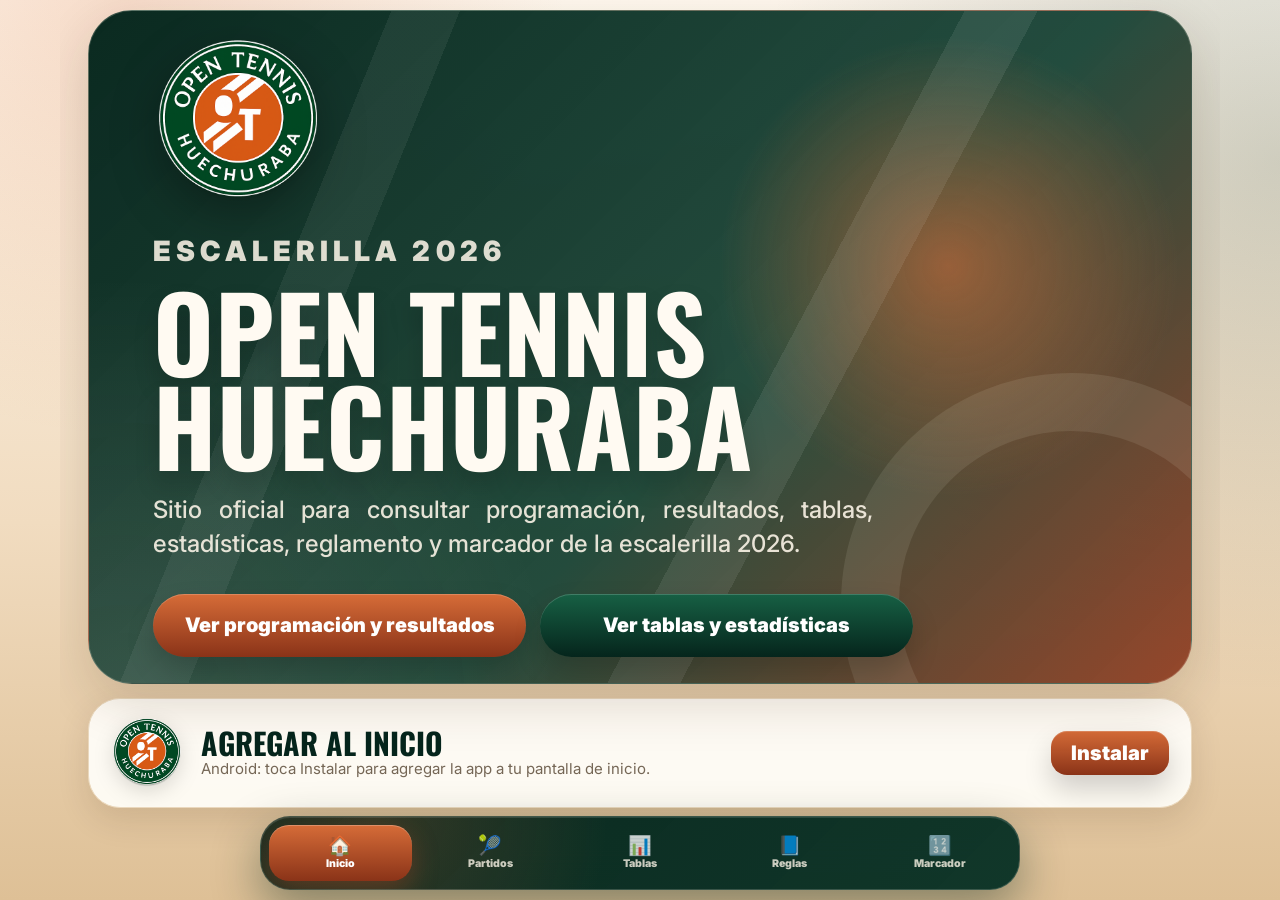
==== index.html @ 7e57940f "Add files via upload" ====
<!doctype html>
<html lang="es">
<head>
  <meta charset="utf-8" />
  <meta name="viewport" content="width=device-width, initial-scale=1, viewport-fit=cover" />
  <title>Open Tennis Huechuraba</title>

  <script>
    (function () {
      function isIOSDevice() {
        const ua = window.navigator.userAgent || "";
        const platform = window.navigator.platform || "";

        return (
          /iPhone|iPad|iPod/i.test(ua) ||
          (platform === "MacIntel" && window.navigator.maxTouchPoints > 1)
        );
      }

      function isStandaloneMode() {
        return (
          window.matchMedia("(display-mode: standalone)").matches ||
          window.navigator.standalone === true ||
          document.referrer.startsWith("android-app://")
        );
      }

      if (isIOSDevice()) {
        document.documentElement.classList.add("is-ios-device");
      }

      if (isStandaloneMode()) {
        document.documentElement.classList.add("is-standalone-app");
      }
    })();
  </script>

  <link rel="preconnect" href="https://fonts.googleapis.com">
  <link rel="preconnect" href="https://fonts.gstatic.com" crossorigin>
  <link href="https://fonts.googleapis.com/css2?family=Inter:wght@400;600;700;800;900&family=Oswald:wght@500;700&display=swap" rel="stylesheet">

  <link rel="stylesheet" href="assets/css/styles.css" />
  <link rel="stylesheet" href="assets/css/v3.css" />
  <link rel="stylesheet" href="assets/css/v4.css?v=4.1" />
  <link rel="stylesheet" href="assets/css/v5.css?v=5" />

  <link rel="manifest" href="manifest.webmanifest">
  <link rel="icon" type="image/png" sizes="32x32" href="assets/icons/favicon-32.png">
  <link rel="icon" type="image/png" sizes="192x192" href="assets/icons/icon-192.png">
  <link rel="apple-touch-icon" href="assets/icons/apple-touch-icon.png">

  <meta name="theme-color" content="#0b2f25">
  <meta name="mobile-web-app-capable" content="yes">
  <meta name="apple-mobile-web-app-capable" content="yes">
  <meta name="apple-mobile-web-app-status-bar-style" content="black-translucent">
  <meta name="apple-mobile-web-app-title" content="Open Tennis">

  <style>
    .v5-hero-text {
      text-align: justify;
      text-align-last: left;
    }

    .is-standalone-app #installPromptCard {
      display: none !important;
    }

    .is-ios-device:not(.is-standalone-app) #installActionBtn {
      display: none !important;
    }

    .is-ios-device:not(.is-standalone-app) .v5-install-card {
      grid-template-columns: auto 1fr !important;
    }

    .is-ios-device:not(.is-standalone-app) .v5-install-copy p {
      line-height: 1.25;
    }

    .is-standalone-app body.index-page {
      height: 100dvh;
      min-height: 100dvh;
      max-height: 100dvh;
      overflow: hidden !important;
    }

    .is-standalone-app .v5-home-main {
      height: calc(100dvh - 112px);
      min-height: auto !important;
      max-height: calc(100dvh - 112px);
      overflow: hidden !important;
      padding-top: 8px !important;
      padding-bottom: 8px !important;
      display: flex;
      flex-direction: column;
      align-items: center;
      justify-content: center;
      gap: 0 !important;
    }

    .is-standalone-app .v5-hero-card {
      max-height: 100%;
      margin: 0 !important;
      overflow: hidden;
      display: flex;
      flex-direction: column;
      justify-content: center;
    }

    .is-standalone-app .v5-install-card {
      display: none !important;
    }

    .is-standalone-app .app-bottom-nav {
      position: fixed !important;
      bottom: max(8px, env(safe-area-inset-bottom)) !important;
    }

    @media (display-mode: standalone) {
      #installPromptCard {
        display: none !important;
      }

      body.index-page {
        height: 100dvh;
        min-height: 100dvh;
        max-height: 100dvh;
        overflow: hidden !important;
      }

      .v5-home-main {
        height: calc(100dvh - 112px);
        min-height: auto !important;
        max-height: calc(100dvh - 112px);
        overflow: hidden !important;
        padding-top: 8px !important;
        padding-bottom: 8px !important;
        display: flex;
        flex-direction: column;
        align-items: center;
        justify-content: center;
      }

      .v5-hero-card {
        max-height: 100%;
        margin: 0 !important;
        overflow: hidden;
        display: flex;
        flex-direction: column;
        justify-content: center;
      }
    }
  </style>

  <script defer src="assets/js/app.js?v=5"></script>
  <script defer src="assets/js/pwa-install.js?v=5"></script>
</head>

<body class="index-page v5-page">
  <main class="v5-home-main" aria-label="Inicio Open Tennis Huechuraba">
    <section class="v5-hero-card">
      <div class="v5-hero-logo-wrap" aria-hidden="true">
        <img class="v5-hero-logo" src="assets/img/logo-open-tennis.png" alt="">
      </div>

      <p class="v5-eyebrow">Escalerilla 2026</p>

      <h1>Open Tennis<br>Huechuraba</h1>

      <p class="v5-hero-text">
        Sitio oficial para consultar programación, resultados, tablas, estadísticas, reglamento y marcador de la escalerilla 2026.
      </p>

      <div class="v5-hero-actions" aria-label="Accesos principales">
        <a class="v5-btn v5-btn-clay" href="partidos.html">Ver programación y resultados</a>
        <a class="v5-btn v5-btn-green" href="tablas.html">Ver tablas y estadísticas</a>
      </div>
    </section>

    <section id="installPromptCard" class="v5-install-card" aria-label="Agregar al inicio">
      <img src="assets/img/logo-open-tennis.png" alt="Open Tennis Huechuraba">

      <div class="v5-install-copy">
        <h2 id="installCardTitle">Agregar al inicio</h2>
        <p id="installHelpText">Android: toca Instalar para agregar la app a tu pantalla de inicio.</p>
      </div>

      <button id="installActionBtn" class="v5-install-action" type="button">Instalar</button>
    </section>
  </main>

  <nav id="appBottomNav" class="app-bottom-nav" aria-label="Navegación principal">
    <a href="index.html" data-page="index.html">
      <span class="nav-icon" aria-hidden="true">🏠</span>
      <span class="nav-label">Inicio</span>
    </a>

    <a href="partidos.html" data-page="partidos.html">
      <span class="nav-icon" aria-hidden="true">🎾</span>
      <span class="nav-label">Partidos</span>
    </a>

    <a href="tablas.html" data-page="tablas.html">
      <span class="nav-icon" aria-hidden="true">📊</span>
      <span class="nav-label">Tablas</span>
    </a>

    <a href="reglas.html" data-page="reglas.html">
      <span class="nav-icon" aria-hidden="true">📘</span>
      <span class="nav-label">Reglas</span>
    </a>

    <a href="marcador.html" data-page="marcador.html">
      <span class="nav-icon" aria-hidden="true">🔢</span>
      <span class="nav-label">Marcador</span>
    </a>
  </nav>

  <script>
    (function () {
      function isIOSDevice() {
        const ua = window.navigator.userAgent || "";
        const platform = window.navigator.platform || "";

        return (
          /iPhone|iPad|iPod/i.test(ua) ||
          (platform === "MacIntel" && window.navigator.maxTouchPoints > 1)
        );
      }

      function isStandaloneMode() {
        return (
          window.matchMedia("(display-mode: standalone)").matches ||
          window.navigator.standalone === true ||
          document.referrer.startsWith("android-app://")
        );
      }

      function configureInstallCard() {
        const installCard = document.getElementById("installPromptCard");
        const installTitle = document.getElementById("installCardTitle");
        const installText = document.getElementById("installHelpText");
        const installButton = document.getElementById("installActionBtn");

        if (isIOSDevice()) {
          document.documentElement.classList.add("is-ios-device");
        }

        if (isStandaloneMode()) {
          document.documentElement.classList.add("is-standalone-app");

          if (installCard) {
            installCard.hidden = true;
            installCard.style.display = "none";
            installCard.setAttribute("aria-hidden", "true");
          }

          document.body.style.overflow = "hidden";
          document.body.style.height = "100dvh";
          document.body.style.minHeight = "100dvh";
          document.body.style.maxHeight = "100dvh";

          return;
        }

        if (isIOSDevice()) {
          if (installTitle) {
            installTitle.textContent = "Agregar en iPhone";
          }

          if (installText) {
            installText.textContent = "Toca Compartir y elige Agregar a pantalla de inicio.";
          }

          if (installButton) {
            installButton.hidden = true;
            installButton.style.display = "none";
            installButton.setAttribute("aria-hidden", "true");
          }

          return;
        }

        if (installTitle) {
          installTitle.textContent = "Agregar al inicio";
        }

        if (installText) {
          installText.textContent = "Android: toca Instalar para agregar la app a tu pantalla de inicio.";
        }

        if (installButton) {
          installButton.hidden = false;
          installButton.style.display = "";
          installButton.removeAttribute("aria-hidden");
          installButton.textContent = "Instalar";
        }
      }

      configureInstallCard();

      document.addEventListener("DOMContentLoaded", configureInstallCard);
      window.addEventListener("load", configureInstallCard);
      window.addEventListener("resize", configureInstallCard);

      setTimeout(configureInstallCard, 300);
      setTimeout(configureInstallCard, 1000);
      setTimeout(configureInstallCard, 2000);
    })();
  </script>
</body>
</html>
---- assets/css/styles.css ----
:root {
  --green-900: #053b2c;
  --green-800: #07513a;
  --green-700: #2e7d32;
  --green-600: #4f943f;
  --orange: #f28c00;
  --orange-600: #d97800;
  --red: #c62828;
  --bg: #f6f7f5;
  --card: #ffffff;
  --line: #dfe5dc;
  --text: #202421;
  --muted: #66706a;
  --shadow: 0 12px 30px rgba(0, 0, 0, 0.08);
  --radius: 18px;
}

* { box-sizing: border-box; }
body {
  margin: 0;
  font-family: Inter, Arial, system-ui, -apple-system, BlinkMacSystemFont, "Segoe UI", sans-serif;
  color: var(--text);
  background: var(--bg);
}
a { color: inherit; text-decoration: none; }
.layout {
  min-height: 100vh;
  display: grid;
  grid-template-columns: 250px minmax(0, 1fr);
}
.sidebar {
  position: sticky;
  top: 0;
  height: 100vh;
  background: white;
  border-right: 1px solid var(--line);
  padding: 34px 24px;
  z-index: 20;
}
.brand {
  display: block;
  color: #ff4f4f;
  font-family: Oswald, Impact, sans-serif;
  font-size: 28px;
  line-height: 1.05;
  margin-bottom: 42px;
}
.nav { display: grid; gap: 8px; }
.nav a {
  padding: 10px 12px;
  border-radius: 10px;
  color: #2c302d;
  font-size: 15px;
}
.nav a:hover, .nav a.active { background: #202020; color: white; }
.main {
  width: min(1120px, 100%);
  padding: 36px clamp(18px, 4vw, 56px);
}
.hero {
  min-height: 290px;
  border-radius: 0 0 30px 30px;
  background:
    linear-gradient(90deg, rgba(5, 59, 44, .92), rgba(5, 59, 44, .56)),
    radial-gradient(circle at 80% 40%, rgba(242, 140, 0, .34), transparent 28%),
    linear-gradient(135deg, #0b3d2f, #65401f);
  color: white;
  display: grid;
  align-content: center;
  padding: 42px;
  margin-bottom: 28px;
  box-shadow: var(--shadow);
}
.hero h1 { font-size: clamp(38px, 7vw, 70px); line-height: .95; margin: 0; }
.hero p { max-width: 650px; font-size: 18px; opacity: .92; }
.actions { display: flex; gap: 16px; flex-wrap: wrap; margin-top: 18px; }
.btn {
  border: 0;
  cursor: pointer;
  padding: 12px 18px;
  border-radius: 12px;
  color: white;
  background: var(--green-700);
  font-weight: 800;
  display: inline-flex;
  justify-content: center;
  align-items: center;
  gap: 8px;
}
.btn.orange { background: var(--orange); }
.btn.red { background: var(--red); }
.btn.ghost { background: white; color: var(--green-800); border: 1px solid var(--line); }
.btn.full { width: 100%; }
.card {
  background: var(--card);
  border: 1px solid var(--line);
  border-radius: var(--radius);
  box-shadow: var(--shadow);
  padding: 24px;
  margin-bottom: 22px;
}
.card h2 { margin: 0 0 10px; }
.muted { color: var(--muted); }
.grid-2 { display: grid; grid-template-columns: repeat(2, minmax(0, 1fr)); gap: 16px; }
.page-title { margin: 0 0 18px; font-size: clamp(28px, 4vw, 44px); color: #0b3d2b; }
.page-subtitle { margin: -8px 0 22px; color: #666; }
@media (max-width: 820px) {
  .layout { grid-template-columns: 1fr; }
  .sidebar {
    position: static;
    height: auto;
    padding: 16px;
    border-right: 0;
    border-bottom: 1px solid var(--line);
  }
  .brand { font-size: 24px; margin-bottom: 14px; }
  .nav { display: flex; gap: 6px; overflow-x: auto; padding-bottom: 4px; }
  .nav a { white-space: nowrap; font-size: 14px; padding: 9px 10px; }
  .main { padding: 20px 12px 34px; }
  .hero { padding: 28px 22px; min-height: 240px; }
  .grid-2 { grid-template-columns: 1fr; }
}


/* =========================================================
   App mode - Etapas 1 y 2
   - Evita scroll horizontal en móvil.
   - Convierte la navegación en barra inferior tipo app.
   - Mantiene una barra superior compacta en celular.
   ========================================================= */
html,
body {
  width: 100%;
  max-width: 100%;
  overflow-x: hidden;
  -webkit-text-size-adjust: 100%;
  text-size-adjust: 100%;
}

body {
  overscroll-behavior-x: none;
}

img,
svg,
canvas,
video,
iframe,
table {
  max-width: 100%;
}

button,
input,
select,
textarea {
  max-width: 100%;
}

.layout,
.main,
.app-main,
.card,
.hero,
.programacion-app,
.rankings-app,
.reglamento-viewer,
.reglamento-page,
.card-partido,
.cancha-card,
.semana-box,
.categoria-ranking,
.card-jugador,
.detalle-box,
.detalle-grid,
.mobile-detalle-grid,
.mobile-detalle-extra {
  min-width: 0;
}

.main {
  margin: 0 auto;
}

.nav a {
  display: flex;
  align-items: center;
  gap: 9px;
}

.nav-icon {
  line-height: 1;
  flex: 0 0 auto;
}

.nav-label {
  min-width: 0;
}

/* Refuerzos de responsividad para módulos heredados desde Google Sites */
.programacion-app table,
.rankings-app table {
  min-width: 760px;
}

.desktop-view,
.desktop-ranking {
  overflow-x: auto;
  -webkit-overflow-scrolling: touch;
}

.reglamento-page img {
  width: 100%;
  height: auto;
}

@media (max-width: 900px) {
  .desktop-view,
  .desktop-ranking {
    display: none !important;
  }

  .mobile-view,
  .cards-ranking {
    display: block !important;
  }

  .programacion-app table,
  .rankings-app table {
    display: none !important;
  }
}

@media (max-width: 820px) {
  body {
    background: #f5f7f4;
  }

  .layout {
    display: block;
    width: 100%;
    max-width: 100%;
    min-height: 100dvh;
    padding-bottom: calc(78px + env(safe-area-inset-bottom));
    overflow-x: hidden;
  }

  .sidebar {
    position: sticky;
    top: 0;
    height: auto;
    width: 100%;
    display: flex;
    align-items: center;
    justify-content: space-between;
    padding: calc(10px + env(safe-area-inset-top)) 14px 10px;
    border-right: 0;
    border-bottom: 1px solid rgba(223,229,220,0.95);
    background: rgba(255,255,255,0.96);
    backdrop-filter: blur(16px);
    -webkit-backdrop-filter: blur(16px);
    z-index: 150;
    box-shadow: 0 5px 18px rgba(0,0,0,0.06);
  }

  .brand {
    margin: 0;
    color: var(--green-900);
    font-size: 21px;
    line-height: 0.98;
    letter-spacing: 0.2px;
  }

  .nav {
    position: fixed;
    left: 0;
    right: 0;
    bottom: 0;
    height: calc(68px + env(safe-area-inset-bottom));
    display: grid;
    grid-template-columns: repeat(5, minmax(0, 1fr));
    gap: 5px;
    padding: 6px 7px calc(6px + env(safe-area-inset-bottom));
    overflow: visible;
    background: rgba(255,255,255,0.98);
    border-top: 1px solid rgba(223,229,220,0.98);
    box-shadow: 0 -8px 24px rgba(0,0,0,0.11);
    z-index: 250;
  }

  .nav a {
    min-width: 0;
    width: 100%;
    height: 56px;
    padding: 7px 4px 6px;
    border-radius: 16px;
    display: flex;
    flex-direction: column;
    justify-content: center;
    align-items: center;
    gap: 4px;
    text-align: center;
    color: #2f3b35;
    font-size: 10.8px;
    line-height: 1.05;
    font-weight: 900;
    white-space: normal;
    overflow: hidden;
    -webkit-tap-highlight-color: transparent;
  }

  .nav a:hover,
  .nav a.active {
    background: linear-gradient(180deg, var(--green-600), var(--green-700));
    color: white;
  }

  .nav-icon {
    display: block;
    font-size: 20px;
    line-height: 1;
  }

  .nav-label {
    display: block;
    max-width: 100%;
    overflow: hidden;
    text-overflow: ellipsis;
  }

  .main {
    width: 100%;
    max-width: 720px;
    padding: 14px 12px 22px;
    overflow-x: hidden;
  }

  .page-title {
    margin-top: 4px;
    font-size: clamp(28px, 8vw, 42px);
  }

  .hero {
    min-height: auto;
    padding: 30px 20px;
    border-radius: 22px;
    margin-bottom: 16px;
  }

  .hero h1 {
    font-size: clamp(34px, 10vw, 52px);
  }

  .hero p {
    font-size: 15.5px;
  }

  .actions {
    display: grid;
    grid-template-columns: 1fr;
    gap: 10px;
  }

  .btn {
    min-height: 46px;
    border-radius: 14px;
  }

  .card {
    padding: 18px;
    border-radius: 18px;
    box-shadow: 0 6px 20px rgba(0,0,0,0.08);
  }

  .grid-2 {
    grid-template-columns: 1fr;
  }

  .bloque {
    margin-bottom: 22px;
  }

  .bloque h2,
  .rankings-header h2 {
    font-size: 20px;
  }

  #buscador {
    width: 100% !important;
    min-height: 46px;
    font-size: 16px;
  }

  .semana-box,
  .cancha-card,
  .card-partido,
  .categoria-ranking,
  .card-jugador,
  .reglamento-page {
    width: 100%;
    max-width: 100%;
  }

  .cancha-titulo,
  .semana-btn,
  .categoria-titulo {
    touch-action: manipulation;
  }

  .partido-jugadores,
  .card-jugadores,
  .card-nombre,
  .mobile-detalle-extra-linea,
  .historial-item {
    overflow-wrap: anywhere;
    word-break: normal;
  }

  .card-jugador-main,
  .mobile-ranking-header {
    grid-template-columns: 36px minmax(0, 1fr) 34px 28px 58px;
  }

  .mobile-detalle-grid {
    grid-template-columns: repeat(2, minmax(0, 1fr));
  }

  .reglamento-viewer {
    max-width: 100%;
  }
}

@media (max-width: 380px) {
  .nav a {
    font-size: 9.8px;
    border-radius: 14px;
  }

  .nav-icon {
    font-size: 18px;
  }

  .main {
    padding-left: 9px;
    padding-right: 9px;
  }

  .mobile-detalle-grid {
    grid-template-columns: 1fr;
  }
}
---- assets/css/v3.css ----
/* =========================================================
   Open Tennis Huechuraba · V3 App
   Tema inspirado en cancha de arcilla / Roland Garros
   Etapa 1 + 2 refinadas: app shell, bottom menu y mobile-first.
   ========================================================= */
:root {
  --green-900: #0b2f25;
  --green-800: #123d31;
  --green-700: #1e5b45;
  --green-600: #477f5b;
  --green-500: #6f9f6a;
  --clay-900: #7b321c;
  --clay-800: #9d4525;
  --clay-700: #bd5b31;
  --clay-600: #d37440;
  --clay-500: #e58b54;
  --cream: #fff7e9;
  --cream-2: #f5ead7;
  --paper: #fffdf8;
  --line: #ead8bd;
  --text: #1f2924;
  --muted: #6f6254;
  --gold: #d9a441;
  --red: #b83c2e;
  --bg: #f2e4d0;
  --card: #fffdf8;
  --orange: var(--clay-700);
  --orange-600: var(--clay-800);
  --club-green: var(--green-700);
  --club-green-dark: var(--green-900);
  --club-orange: var(--clay-700);
  --club-orange-dark: var(--clay-800);
  --soft-green: #e9f2e7;
  --soft-orange: #fff0e4;
  --shadow: 0 18px 45px rgba(45, 25, 12, 0.13);
  --radius: 22px;
}

html,
body {
  width: 100% !important;
  max-width: 100% !important;
  margin: 0 !important;
  overflow-x: hidden !important;
  -webkit-text-size-adjust: 100%;
  text-size-adjust: 100%;
  background:
    radial-gradient(circle at top left, rgba(211,116,64,.18), transparent 30%),
    linear-gradient(180deg, #fff8ec 0%, #f2e4d0 48%, #e7d0b2 100%) !important;
  color: var(--text) !important;
}

body::before {
  content: "";
  position: fixed;
  inset: 0;
  pointer-events: none;
  background-image:
    linear-gradient(90deg, rgba(123,50,28,.035) 1px, transparent 1px),
    linear-gradient(180deg, rgba(123,50,28,.025) 1px, transparent 1px);
  background-size: 24px 24px;
  opacity: .55;
  z-index: -1;
}

*, *::before, *::after { box-sizing: border-box !important; }
img, svg, canvas, video, iframe { max-width: 100% !important; height: auto; }
button, input, select, textarea { max-width: 100% !important; }
a { -webkit-tap-highlight-color: transparent; }

/* ---------- Shell tipo app ---------- */
.layout,
.app-shell {
  display: block !important;
  width: 100% !important;
  max-width: 100% !important;
  min-height: 100dvh !important;
  padding-bottom: calc(88px + env(safe-area-inset-bottom)) !important;
  overflow-x: hidden !important;
}

.sidebar,
.app-topbar {
  position: sticky !important;
  top: 0 !important;
  width: 100% !important;
  height: auto !important;
  min-height: 62px !important;
  display: flex !important;
  align-items: center !important;
  justify-content: center !important;
  padding: calc(10px + env(safe-area-inset-top)) 14px 10px !important;
  border-right: 0 !important;
  border-bottom: 1px solid rgba(255, 247, 233, 0.18) !important;
  background:
    linear-gradient(135deg, rgba(11,47,37,.98), rgba(30,91,69,.95)),
    radial-gradient(circle at 85% 20%, rgba(211,116,64,.35), transparent 32%) !important;
  color: var(--cream) !important;
  box-shadow: 0 10px 28px rgba(11,47,37,.22) !important;
  z-index: 200 !important;
  backdrop-filter: blur(16px);
  -webkit-backdrop-filter: blur(16px);
}

.brand {
  margin: 0 !important;
  color: var(--cream) !important;
  font-family: Oswald, Inter, Arial, sans-serif !important;
  font-size: clamp(22px, 4vw, 30px) !important;
  line-height: .95 !important;
  letter-spacing: .4px !important;
  text-align: center !important;
  text-transform: uppercase !important;
  text-shadow: 0 2px 10px rgba(0,0,0,.22) !important;
}

.brand::after {
  content: "Escalerilla 2026";
  display: block;
  margin-top: 4px;
  color: #f0b376;
  font-family: Inter, Arial, sans-serif;
  font-size: 10px;
  line-height: 1;
  letter-spacing: 1.7px;
  font-weight: 900;
}

.nav,
.app-nav {
  position: fixed !important;
  left: 50% !important;
  right: auto !important;
  bottom: max(10px, env(safe-area-inset-bottom)) !important;
  transform: translateX(-50%) !important;
  width: calc(100% - 22px) !important;
  max-width: 760px !important;
  height: 72px !important;
  display: grid !important;
  grid-template-columns: repeat(5, minmax(0, 1fr)) !important;
  gap: 7px !important;
  padding: 8px !important;
  margin: 0 !important;
  overflow: visible !important;
  background: rgba(11,47,37,.96) !important;
  border: 1px solid rgba(255,247,233,.18) !important;
  border-radius: 26px !important;
  box-shadow: 0 18px 42px rgba(11,47,37,.36), inset 0 1px 0 rgba(255,255,255,.12) !important;
  z-index: 500 !important;
  backdrop-filter: blur(18px);
  -webkit-backdrop-filter: blur(18px);
}

.nav a,
.app-nav a {
  min-width: 0 !important;
  width: 100% !important;
  height: 54px !important;
  padding: 6px 3px !important;
  border-radius: 18px !important;
  display: flex !important;
  flex-direction: column !important;
  justify-content: center !important;
  align-items: center !important;
  gap: 4px !important;
  color: rgba(255,247,233,.78) !important;
  background: transparent !important;
  font-size: 10.7px !important;
  line-height: 1.05 !important;
  font-weight: 900 !important;
  text-align: center !important;
  white-space: normal !important;
  text-decoration: none !important;
}

.nav a:hover,
.nav a.active,
.app-nav a:hover,
.app-nav a.active {
  color: #fff !important;
  background: linear-gradient(180deg, var(--clay-600), var(--clay-800)) !important;
  box-shadow: 0 8px 22px rgba(189,91,49,.34), inset 0 1px 0 rgba(255,255,255,.22) !important;
}

.nav-icon { font-size: 20px !important; line-height: 1 !important; }
.nav-label { display: block !important; max-width: 100% !important; overflow: hidden !important; text-overflow: ellipsis !important; }

.main,
.app-main {
  width: 100% !important;
  max-width: 1040px !important;
  margin: 0 auto !important;
  padding: clamp(14px, 3vw, 30px) clamp(10px, 3.4vw, 34px) 28px !important;
  overflow-x: hidden !important;
}

.page-title {
  color: var(--green-900) !important;
  font-family: Oswald, Inter, Arial, sans-serif !important;
  font-size: clamp(32px, 7vw, 56px) !important;
  line-height: .98 !important;
  letter-spacing: .3px !important;
  text-transform: uppercase !important;
  margin: 6px 0 18px !important;
}

.page-subtitle,
.muted { color: var(--muted) !important; }

/* ---------- Tema general ---------- */
.hero {
  border-radius: 28px !important;
  border: 1px solid rgba(255,247,233,.22) !important;
  background:
    linear-gradient(135deg, rgba(11,47,37,.95), rgba(30,91,69,.72)),
    radial-gradient(circle at 84% 40%, rgba(211,116,64,.62), transparent 28%),
    linear-gradient(135deg, var(--green-900), var(--clay-800)) !important;
  box-shadow: var(--shadow) !important;
  overflow: hidden !important;
}

.hero h1,
.hero h2 {
  font-family: Oswald, Inter, Arial, sans-serif !important;
  text-transform: uppercase !important;
  letter-spacing: .4px !important;
}

.card,
.bloque,
.setup-card,
.score-card,
.side-card,
.status-card,
.final-card,
.history-card,
.reglamento-card,
.rule-card,
.categoria-ranking,
.cancha-card,
.semana-box,
.card-partido,
.card-jugador,
.criterios-box {
  background: rgba(255,253,248,.94) !important;
  border: 1px solid var(--line) !important;
  border-radius: var(--radius) !important;
  box-shadow: var(--shadow) !important;
}

.btn,
button:not(.semana-btn):not(.categoria-titulo):not(.history-toggle),
.point-btn {
  border-radius: 16px !important;
}

.btn,
.btn.orange,
.orange-btn,
.point-btn,
.reglamento-pill {
  background: linear-gradient(180deg, var(--clay-600), var(--clay-800)) !important;
  color: white !important;
}

.btn:not(.orange),
.btn.green,
.ghost:hover {
  background: linear-gradient(180deg, var(--green-600), var(--green-800)) !important;
  color: white !important;
}

.btn.ghost,
.ghost {
  background: var(--paper) !important;
  color: var(--green-900) !important;
  border: 1px solid var(--line) !important;
}

/* ---------- Partidos ---------- */
.programacion-app,
.rankings-app {
  font-family: Inter, Arial, sans-serif !important;
  color: var(--text) !important;
}

.programacion-app .bloque,
.rankings-header,
.criterios-box {
  padding: clamp(14px, 2.5vw, 22px) !important;
}

.bloque h2,
.rankings-header h2,
.criterios-box h3,
.status-title,
.side-title {
  color: var(--green-900) !important;
  font-family: Oswald, Inter, Arial, sans-serif !important;
  text-transform: uppercase !important;
  letter-spacing: .2px !important;
}

#buscador,
select {
  border: 1px solid var(--line) !important;
  background: #fffaf2 !important;
  color: var(--text) !important;
  box-shadow: inset 0 1px 0 rgba(255,255,255,.5) !important;
}

#buscador:focus,
select:focus {
  border-color: var(--clay-600) !important;
  box-shadow: 0 0 0 4px rgba(211,116,64,.16) !important;
  outline: none !important;
}

th,
.tabla-ranking th,
.semana-btn,
.categoria-titulo,
.sets-head {
  background: linear-gradient(180deg, var(--green-700), var(--green-900)) !important;
  border-color: rgba(255,255,255,.12) !important;
  color: #fffaf1 !important;
}

.separador-naranja td,
.cancha-titulo,
.categoria-b .categoria-titulo,
.categoria-d .categoria-titulo,
.categoria-b .tabla-ranking th,
.categoria-d .tabla-ranking th {
  background: linear-gradient(180deg, var(--clay-600), var(--clay-800)) !important;
  color: white !important;
  border-color: var(--clay-800) !important;
}

.separador-verde td {
  background: linear-gradient(180deg, var(--green-600), var(--green-800)) !important;
  color: white !important;
}

.estado-jugado,
.badge.green {
  background: #e7f0df !important;
  color: var(--green-800) !important;
  border: 1px solid #b8cda6 !important;
}

.estado-pendiente,
.badge.red {
  background: var(--red) !important;
  color: white !important;
  border-color: var(--red) !important;
}

.estado-programado,
.badge.blue {
  background: #eaf1ec !important;
  color: var(--green-900) !important;
  border: 1px solid #c7d5c9 !important;
}

.resultado-box,
.resultado-tabla,
.zona-ascenso {
  background: #edf4e6 !important;
  color: var(--green-800) !important;
  border-color: #bbd2aa !important;
}

.observacion-box,
.observacion-tabla,
.badge.orange,
.zona-campeon,
.zona-repechaje {
  background: #fff0e4 !important;
  color: var(--clay-800) !important;
  border-color: #edc49b !important;
}

.fecha-box {
  background: #f6efe4 !important;
  color: var(--muted) !important;
}

.zona-descenso { background: #f9e4df !important; color: var(--red) !important; border-color: #e2afa6 !important; }

/* ---------- Rankings ---------- */
.cards-ranking { background: rgba(245,234,215,.65) !important; }
.mobile-ranking-header {
  background: #efe2cd !important;
  border-color: var(--line) !important;
  color: var(--green-900) !important;
}
.card-accion {
  background: #f6ead4 !important;
  border-color: #dfc7a5 !important;
  color: var(--green-900) !important;
}
.card-jugador.abierto {
  background: #fff9ef !important;
  border-color: var(--clay-600) !important;
  box-shadow: 0 12px 26px rgba(189,91,49,.18) !important;
}
.detalle-icono { background: linear-gradient(180deg, var(--clay-600), var(--clay-800)) !important; }

/* ---------- Marcador ---------- */
.app {
  max-width: 1040px !important;
  padding: clamp(12px, 3vw, 24px) !important;
}
.header h1 { color: var(--green-900) !important; font-family: Oswald, Inter, Arial, sans-serif !important; text-transform: uppercase !important; }
.match-banner { background: linear-gradient(135deg, var(--green-800), var(--green-900)) !important; }
.player-control.serving { border-color: var(--clay-600) !important; background: #fff0e4 !important; }
.player-control.serving .point-btn { background: linear-gradient(180deg, var(--clay-600), var(--clay-800)) !important; }
.game-points { color: var(--green-800) !important; }
.player-control.serving .game-points { color: var(--clay-800) !important; }
.danger-btn { background: var(--red) !important; color: white !important; }

/* ---------- Sin scroll horizontal ---------- */
.programacion-app,
.rankings-app,
.reglamento-text,
.reglamento-section,
.reglamento-grid,
.main,
.app-main,
.card,
.bloque,
.cancha-card,
.semana-box,
.card-partido,
.categoria-ranking,
.card-jugador,
.score-card,
.setup-card,
.side-card,
.sets-table {
  width: 100% !important;
  max-width: 100% !important;
  min-width: 0 !important;
  overflow-wrap: anywhere !important;
}

.desktop-view,
.desktop-ranking {
  overflow-x: auto !important;
  -webkit-overflow-scrolling: touch !important;
}

.programacion-app table,
.rankings-app table {
  min-width: 740px !important;
}

/* ---------- Móvil ---------- */
@media (max-width: 900px) {
  .main,
  .app-main,
  .app {
    max-width: 720px !important;
    padding-left: 10px !important;
    padding-right: 10px !important;
  }

  .desktop-view,
  .desktop-ranking { display: none !important; }
  .mobile-view,
  .cards-ranking { display: block !important; }
  .programacion-app table,
  .rankings-app table { display: none !important; }

  .page-title { margin-top: 2px !important; }
  .hero { padding: 28px 18px !important; min-height: auto !important; }
  .actions { display: grid !important; grid-template-columns: 1fr !important; gap: 10px !important; }
  .grid-2 { grid-template-columns: 1fr !important; }
  .bloque { margin-bottom: 18px !important; }
  #buscador { width: 100% !important; min-height: 48px !important; font-size: 16px !important; }
  .mobile-detalle-grid { grid-template-columns: repeat(2, minmax(0,1fr)) !important; }
  .card-jugador-main,
  .mobile-ranking-header { grid-template-columns: 36px minmax(0, 1fr) 34px 28px 58px !important; }
  .main { padding-bottom: 26px !important; }
}

@media (max-width: 520px) {
  .nav,
  .app-nav {
    width: calc(100% - 14px) !important;
    height: 70px !important;
    gap: 4px !important;
    padding: 7px !important;
    border-radius: 23px !important;
  }
  .nav a,
  .app-nav a { height: 54px !important; font-size: 9.8px !important; border-radius: 16px !important; }
  .nav-icon { font-size: 18px !important; }
  .brand { font-size: 22px !important; }
  .main,
  .app-main { padding-left: 8px !important; padding-right: 8px !important; }
  .card,
  .bloque,
  .rankings-header,
  .criterios-box,
  .setup-card,
  .score-card,
  .side-card { padding: 13px !important; }
  .mobile-detalle-grid { grid-template-columns: 1fr 1fr !important; gap: 7px !important; }
}

@media (max-width: 360px) {
  .mobile-detalle-grid { grid-template-columns: 1fr !important; }
  .nav a,
  .app-nav a { font-size: 9.2px !important; }
}

/* ---------- Reglamento en texto V3 ---------- */
.reglamento-text {
  max-width: 980px !important;
}

.rules-hero {
  position: relative;
  overflow: hidden;
  border-radius: 30px;
  padding: clamp(28px, 6vw, 58px);
  margin-bottom: 20px;
  color: #fffaf1;
  background:
    linear-gradient(135deg, rgba(11,47,37,.96), rgba(18,61,49,.82)),
    radial-gradient(circle at 82% 35%, rgba(211,116,64,.72), transparent 28%);
  box-shadow: var(--shadow);
  border: 1px solid rgba(255,247,233,.18);
}

.rules-hero::after {
  content: "";
  position: absolute;
  right: -60px;
  bottom: -80px;
  width: 240px;
  height: 240px;
  border-radius: 50%;
  border: 18px solid rgba(211,116,64,.55);
  box-shadow: inset 0 0 0 10px rgba(255,247,233,.17);
  transform: rotate(-20deg);
}

.rules-eyebrow {
  color: #f0b376;
  text-transform: uppercase;
  letter-spacing: 2px;
  font-weight: 900;
  font-size: 12px;
  margin-bottom: 12px;
}

.rules-hero h1 {
  position: relative;
  z-index: 2;
  font-family: Oswald, Inter, Arial, sans-serif;
  text-transform: uppercase;
  letter-spacing: .6px;
  font-size: clamp(46px, 12vw, 96px);
  line-height: .9;
  margin: 0;
}

.rules-hero p {
  position: relative;
  z-index: 2;
  margin: 12px 0 0;
  color: #f7c08b;
  text-transform: uppercase;
  font-family: Oswald, Inter, Arial, sans-serif;
  letter-spacing: 1.8px;
  font-size: clamp(18px, 4vw, 30px);
}

.reglamento-section {
  display: grid;
  grid-template-columns: 72px minmax(0, 1fr);
  gap: 14px;
  margin-bottom: 18px;
}

.section-kicker {
  position: sticky;
  top: 86px;
  align-self: start;
  width: 64px;
  height: 64px;
  border-radius: 50%;
  display: flex;
  align-items: center;
  justify-content: center;
  background: linear-gradient(180deg, var(--green-800), var(--green-900));
  color: #fffaf1;
  border: 3px solid rgba(255,247,233,.86);
  box-shadow: 0 13px 25px rgba(11,47,37,.22);
  font-family: Oswald, Inter, Arial, sans-serif;
  font-size: 32px;
  font-weight: 900;
}

.section-content {
  min-width: 0;
  padding: clamp(14px, 2.5vw, 24px);
  border-radius: 26px;
  background: rgba(255,253,248,.9);
  border: 1px solid var(--line);
  box-shadow: var(--shadow);
}

.section-content h2 {
  margin: 0 0 14px;
  font-family: Oswald, Inter, Arial, sans-serif;
  color: var(--green-900);
  text-transform: uppercase;
  letter-spacing: .3px;
  font-size: clamp(28px, 5vw, 46px);
  line-height: 1;
  border-bottom: 4px solid var(--clay-600);
  padding-bottom: 10px;
}

.reglamento-grid {
  display: grid;
  grid-template-columns: repeat(2, minmax(0, 1fr));
  gap: 12px;
}

.rule-card {
  display: grid;
  grid-template-columns: 44px minmax(0, 1fr);
  gap: 12px;
  padding: 15px;
  margin-bottom: 12px;
  border-radius: 20px;
  background: #fffaf2;
  border: 1px solid var(--line);
  box-shadow: 0 8px 22px rgba(45,25,12,.07);
}

.reglamento-grid .rule-card { margin-bottom: 0; }
.rule-card-wide { grid-column: 1 / -1; }
.rule-card-highlight {
  background: linear-gradient(180deg, #fff3e6, #fffaf2) !important;
  border-color: #e8bd91 !important;
}

.rule-number {
  width: 38px;
  height: 38px;
  border-radius: 50%;
  display: flex;
  align-items: center;
  justify-content: center;
  background: linear-gradient(180deg, var(--clay-600), var(--clay-800));
  color: white;
  font-family: Oswald, Inter, Arial, sans-serif;
  font-weight: 900;
  font-size: 19px;
  box-shadow: 0 8px 18px rgba(189,91,49,.24);
}

.rule-card h3 {
  margin: 1px 0 8px;
  font-family: Oswald, Inter, Arial, sans-serif;
  color: var(--green-900);
  text-transform: uppercase;
  letter-spacing: .15px;
  font-size: 23px;
  line-height: 1.05;
}

.rule-card p {
  margin: 0 0 8px;
  line-height: 1.55;
  color: #2f332f;
}

.rule-card ul {
  margin: 7px 0 9px;
  padding-left: 18px;
}

.rule-card li {
  margin: 5px 0;
  line-height: 1.42;
}

.rule-card li::marker { color: var(--clay-700); }
.rule-card strong { color: var(--clay-800); font-weight: 900; }
.compact-list { columns: 2; max-width: 220px; }
.last-rule-section { margin-bottom: 0; }

@media (max-width: 760px) {
  .reglamento-section {
    grid-template-columns: 1fr;
    gap: 8px;
  }
  .section-kicker {
    position: static;
    width: 52px;
    height: 52px;
    font-size: 27px;
    margin-left: 8px;
    margin-bottom: -26px;
    z-index: 2;
  }
  .section-content {
    padding-top: 34px !important;
    border-radius: 22px;
  }
  .reglamento-grid {
    grid-template-columns: 1fr;
  }
  .rule-card {
    grid-template-columns: 36px minmax(0, 1fr);
    gap: 10px;
    padding: 12px;
    border-radius: 18px;
  }
  .rule-number {
    width: 32px;
    height: 32px;
    font-size: 17px;
  }
  .rule-card h3 { font-size: 20px; }
  .rule-card p,
  .rule-card li { font-size: 14.5px; }
  .rules-hero { border-radius: 24px; padding: 30px 18px; }
}

.marcador-app {
  padding-bottom: calc(98px + env(safe-area-inset-bottom)) !important;
}

.marcador-app .score-layout {
  width: 100% !important;
  max-width: 100% !important;
  min-width: 0 !important;
}
---- assets/css/v4.css ----
/* =========================================================
   Open Tennis Huechuraba · V4
   PWA + navegación inferior + tema arcilla/club + desktop refinado
   ========================================================= */
:root {
  --v4-green-950: #06231b;
  --v4-green-900: #0b2f25;
  --v4-green-800: #123d31;
  --v4-green-700: #1d5a43;
  --v4-clay-900: #803018;
  --v4-clay-800: #a34622;
  --v4-clay-700: #c46032;
  --v4-clay-600: #e0834c;
  --v4-cream: #fff7e9;
  --v4-cream-2: #f6e7d0;
  --v4-paper: #fffdf8;
  --v4-line: #ead7ba;
  --v4-text: #1e2923;
  --v4-muted: #6d6255;
  --v4-shadow: 0 18px 52px rgba(44, 23, 9, .13);
}

html {
  width: 100%;
  overflow-x: hidden;
  scroll-behavior: smooth;
}

body {
  width: 100%;
  min-width: 0;
  overflow-x: hidden !important;
  font-family: Inter, Arial, sans-serif !important;
  color: var(--v4-text) !important;
  background:
    radial-gradient(circle at 12% 0%, rgba(196, 96, 50, .18), transparent 28%),
    radial-gradient(circle at 95% 12%, rgba(11, 47, 37, .16), transparent 32%),
    linear-gradient(180deg, #fff9ef 0%, #f2dfc3 52%, #e6c9a6 100%) !important;
}

body.install-modal-open { overflow: hidden !important; }

*, *::before, *::after { box-sizing: border-box !important; }
img, svg, canvas, video, iframe { max-width: 100% !important; height: auto; }
a { color: inherit; }

/* ---------- App shell ---------- */
.layout,
.app-shell {
  min-height: 100dvh !important;
  width: 100% !important;
  max-width: none !important;
  padding-bottom: calc(96px + env(safe-area-inset-bottom)) !important;
}

.sidebar,
.app-topbar {
  position: sticky !important;
  top: 0 !important;
  z-index: 450 !important;
  width: 100% !important;
  min-height: 74px !important;
  padding: calc(9px + env(safe-area-inset-top)) clamp(12px, 3vw, 26px) 10px !important;
  display: flex !important;
  justify-content: center !important;
  align-items: center !important;
  background:
    linear-gradient(135deg, rgba(6,35,27,.98), rgba(18,61,49,.96)),
    radial-gradient(circle at 80% 0%, rgba(224,131,76,.28), transparent 34%) !important;
  color: var(--v4-cream) !important;
  border-bottom: 1px solid rgba(255, 247, 233, .16) !important;
  border-right: 0 !important;
  box-shadow: 0 12px 34px rgba(6,35,27,.23) !important;
  backdrop-filter: blur(18px);
  -webkit-backdrop-filter: blur(18px);
}

.brand {
  display: inline-flex !important;
  align-items: center !important;
  justify-content: center !important;
  gap: 10px !important;
  margin: 0 !important;
  text-decoration: none !important;
  color: var(--v4-cream) !important;
  text-align: left !important;
  font-family: Oswald, Inter, Arial, sans-serif !important;
  line-height: 1 !important;
  text-transform: uppercase !important;
  letter-spacing: .3px !important;
}

.brand-logo {
  width: 46px !important;
  height: 46px !important;
  object-fit: contain !important;
  flex: 0 0 auto !important;
  filter: drop-shadow(0 8px 12px rgba(0,0,0,.24));
}

.brand-text { display: grid; gap: 1px; min-width: 0; }
.brand-main { font-size: clamp(22px, 3.4vw, 30px); font-weight: 900; }
.brand-sub { font-family: Inter, Arial, sans-serif; font-size: 10px; letter-spacing: 1.4px; color: #e9ac73; font-weight: 900; }
.brand::after { content: none !important; }

.nav,
.app-nav {
  position: fixed !important;
  left: 50% !important;
  right: auto !important;
  bottom: max(10px, env(safe-area-inset-bottom)) !important;
  transform: translateX(-50%) !important;
  width: min(760px, calc(100% - 20px)) !important;
  height: 74px !important;
  display: grid !important;
  grid-template-columns: repeat(5, minmax(0, 1fr)) !important;
  gap: 7px !important;
  padding: 8px !important;
  margin: 0 !important;
  border-radius: 28px !important;
  background: rgba(6, 35, 27, .96) !important;
  border: 1px solid rgba(255,247,233,.16) !important;
  box-shadow: 0 18px 46px rgba(6,35,27,.38), inset 0 1px 0 rgba(255,255,255,.12) !important;
  backdrop-filter: blur(18px);
  -webkit-backdrop-filter: blur(18px);
  z-index: 800 !important;
}

.nav a,
.app-nav a {
  width: 100% !important;
  height: 56px !important;
  min-width: 0 !important;
  padding: 6px 3px !important;
  display: flex !important;
  flex-direction: column !important;
  justify-content: center !important;
  align-items: center !important;
  gap: 4px !important;
  border-radius: 19px !important;
  text-decoration: none !important;
  color: rgba(255,247,233,.78) !important;
  background: transparent !important;
  font-size: 10.8px !important;
  line-height: 1 !important;
  font-weight: 900 !important;
}

.nav a.active,
.app-nav a.active,
.nav a:hover,
.app-nav a:hover {
  color: white !important;
  background: linear-gradient(180deg, var(--v4-clay-600), var(--v4-clay-800)) !important;
  box-shadow: 0 8px 22px rgba(196,96,50,.35), inset 0 1px 0 rgba(255,255,255,.22) !important;
}

.nav-icon { font-size: 20px !important; line-height: 1 !important; }
.nav-label { display: block !important; max-width: 100%; overflow: hidden; text-overflow: ellipsis; }

.main,
.app-main,
.app {
  width: 100% !important;
  max-width: 1180px !important;
  margin: 0 auto !important;
  padding: clamp(18px, 3vw, 34px) clamp(12px, 3.4vw, 36px) 34px !important;
  overflow-x: hidden !important;
}

.page-title {
  display: flex;
  align-items: center;
  gap: 12px;
  color: var(--v4-green-950) !important;
  font-family: Oswald, Inter, Arial, sans-serif !important;
  font-size: clamp(34px, 5vw, 58px) !important;
  line-height: .96 !important;
  text-transform: uppercase !important;
  letter-spacing: .2px !important;
  margin: 8px 0 22px !important;
}

.page-title::before {
  content: "";
  display: inline-block;
  width: 12px;
  height: 48px;
  border-radius: 999px;
  background: linear-gradient(180deg, var(--v4-clay-600), var(--v4-clay-900));
  box-shadow: 0 10px 22px rgba(196,96,50,.22);
}

/* ---------- Página inicio ---------- */
.hero.home-hero,
.hero {
  position: relative;
  display: grid;
  grid-template-columns: minmax(0, 1fr) auto;
  gap: clamp(18px, 4vw, 42px);
  align-items: center;
  min-height: 360px;
  padding: clamp(28px, 5vw, 58px) !important;
  border-radius: 36px !important;
  overflow: hidden !important;
  background:
    radial-gradient(circle at 78% 26%, rgba(224,131,76,.56), transparent 26%),
    linear-gradient(135deg, rgba(6,35,27,.97), rgba(18,61,49,.9) 62%, rgba(128,48,24,.88)) !important;
  border: 1px solid rgba(255,247,233,.2) !important;
  box-shadow: var(--v4-shadow) !important;
  color: #fff7e9 !important;
}

.hero::after {
  content: "";
  position: absolute;
  right: -80px;
  bottom: -120px;
  width: 360px;
  height: 360px;
  border-radius: 50%;
  border: 42px solid rgba(255,247,233,.09);
  pointer-events: none;
}

.hero-content { position: relative; z-index: 2; max-width: 720px; }
.hero-logo-wrap { position: relative; z-index: 2; display: flex; align-items: center; justify-content: center; }
.hero-logo {
  width: clamp(140px, 22vw, 250px) !important;
  filter: drop-shadow(0 22px 30px rgba(0,0,0,.32));
}

.hero h1,
.hero h2 {
  margin: 0 0 12px !important;
  color: #fffaf2 !important;
  font-family: Oswald, Inter, Arial, sans-serif !important;
  text-transform: uppercase !important;
  font-size: clamp(42px, 7vw, 84px) !important;
  line-height: .92 !important;
  letter-spacing: .2px !important;
}

.hero p { color: rgba(255,247,233,.86) !important; font-size: clamp(16px, 2vw, 20px); line-height: 1.55; max-width: 660px; }
.actions { display: flex; gap: 12px; flex-wrap: wrap; margin-top: 22px; }

.btn,
.install-btn,
button.install-btn {
  display: inline-flex !important;
  align-items: center !important;
  justify-content: center !important;
  gap: 8px !important;
  min-height: 48px !important;
  padding: 13px 18px !important;
  border: 0 !important;
  border-radius: 999px !important;
  background: linear-gradient(180deg, var(--v4-clay-600), var(--v4-clay-900)) !important;
  color: #fff !important;
  text-decoration: none !important;
  font-weight: 900 !important;
  box-shadow: 0 12px 28px rgba(128,48,24,.22) !important;
  cursor: pointer !important;
}
.btn:not(.orange), .btn.green { background: linear-gradient(180deg, var(--v4-green-700), var(--v4-green-950)) !important; }

.home-grid {
  display: grid;
  grid-template-columns: 1.1fr .9fr;
  gap: 18px;
  margin-top: 20px;
}

.card,
.bloque,
.criterios-box,
.categoria-ranking,
.cancha-card,
.semana-box,
.card-partido,
.setup-card,
.score-card,
.side-card,
.status-card,
.final-card,
.history-card,
.rule-card,
.section-content,
.install-prompt-card,
.home-card {
  background: rgba(255, 253, 248, .96) !important;
  border: 1px solid var(--v4-line) !important;
  border-radius: 26px !important;
  box-shadow: var(--v4-shadow) !important;
}

.card,
.home-card { padding: clamp(18px, 3vw, 28px) !important; }
.card h2, .home-card h2 { margin-top: 0; color: var(--v4-green-950); font-family: Oswald, Inter, Arial, sans-serif; text-transform: uppercase; }
.grid-2 { display: grid; grid-template-columns: repeat(2, minmax(0, 1fr)); gap: 16px; }
.feature-card { padding: 18px; border-radius: 22px; background: #fff8ee; border: 1px solid var(--v4-line); }
.feature-card h3 { margin-top: 0; }

.install-prompt-card {
  display: grid;
  grid-template-columns: 60px minmax(0,1fr) auto;
  gap: 14px;
  align-items: center;
  margin-top: 18px;
  padding: 16px;
  background: linear-gradient(135deg, #fffaf2, #f6e6cc) !important;
}
.install-prompt-card img { width: 58px !important; height: 58px !important; object-fit: contain; }
.install-prompt-card h3 { margin: 0 0 3px; color: var(--v4-green-950); font-family: Oswald, Inter, Arial, sans-serif; text-transform: uppercase; }
.install-prompt-card p { margin: 0; color: var(--v4-muted); }

/* ---------- Modal instalación ---------- */
.install-modal[hidden] { display: none !important; }
.install-modal {
  position: fixed;
  inset: 0;
  z-index: 1500;
  display: grid;
  place-items: center;
  padding: 18px;
  background: rgba(6,35,27,.54);
  backdrop-filter: blur(10px);
  -webkit-backdrop-filter: blur(10px);
}
.install-modal-dialog {
  width: min(520px, 100%);
  max-height: min(760px, 92dvh);
  overflow: auto;
  border-radius: 30px;
  background: #fffaf2;
  border: 1px solid rgba(255,247,233,.75);
  box-shadow: 0 30px 90px rgba(0,0,0,.36);
}
.install-modal-head {
  display: grid;
  grid-template-columns: 72px minmax(0,1fr) 38px;
  gap: 12px;
  align-items: center;
  padding: 18px 18px 12px;
  background: linear-gradient(135deg, var(--v4-green-950), var(--v4-green-800));
  color: white;
}
.install-modal-head img { width: 68px !important; height: 68px !important; object-fit: contain; filter: drop-shadow(0 12px 18px rgba(0,0,0,.25)); }
.install-modal-head h2 { margin: 0 0 2px; font-family: Oswald, Inter, Arial, sans-serif; text-transform: uppercase; font-size: 30px; line-height: .98; }
.install-modal-head p { margin: 0; color: rgba(255,247,233,.82); font-size: 13px; }
.install-close {
  width: 38px;
  height: 38px;
  border-radius: 50% !important;
  background: rgba(255,255,255,.14) !important;
  color: white !important;
  border: 1px solid rgba(255,255,255,.22) !important;
  padding: 0 !important;
  font-size: 22px !important;
}
.install-modal-body { padding: 18px; }
.install-step { display: grid; grid-template-columns: 34px 1fr; gap: 10px; margin: 10px 0; align-items: start; }
.install-step-num { width: 30px; height: 30px; border-radius: 50%; display:flex; align-items:center; justify-content:center; background: var(--v4-clay-700); color:white; font-weight:900; }
.install-step strong { color: var(--v4-green-950); }
.install-modal-actions { display: flex; gap: 10px; flex-wrap: wrap; margin-top: 16px; }
.install-secondary { background: #f5e6cf !important; color: var(--v4-green-950) !important; box-shadow: none !important; }

/* ---------- Partidos / tablas ---------- */
.programacion-app,
.rankings-app { width: 100% !important; max-width: 100% !important; }
.programacion-app table,
.rankings-app table { width: 100%; border-collapse: separate !important; border-spacing: 0; min-width: 760px !important; overflow: hidden; }
.desktop-view,
.desktop-ranking { width: 100%; overflow-x: auto !important; -webkit-overflow-scrolling: touch; border-radius: 22px; }

th,
.tabla-ranking th,
.semana-btn,
.categoria-titulo,
.sets-head { background: linear-gradient(180deg, var(--v4-green-700), var(--v4-green-950)) !important; }
.cancha-titulo,
.separador-naranja td,
.categoria-b .categoria-titulo,
.categoria-d .categoria-titulo { background: linear-gradient(180deg, var(--v4-clay-600), var(--v4-clay-900)) !important; }

.rankings-header.single-subtitle { margin-top: -8px; margin-bottom: 16px; padding: 0 !important; box-shadow: none !important; border: 0 !important; background: transparent !important; }
.rankings-header.single-subtitle p { font-size: 15px; color: var(--v4-muted) !important; }
.rankings-header h2 { display: none !important; }

/* ---------- Reglamento texto ---------- */
.rules-hero {
  position: relative;
  overflow: hidden;
  border-radius: 34px;
  padding: clamp(32px, 5vw, 58px);
  margin-bottom: 22px;
  color: #fff7e9;
  background:
    radial-gradient(circle at 85% 22%, rgba(224,131,76,.52), transparent 28%),
    linear-gradient(135deg, var(--v4-green-950), var(--v4-green-800));
  border: 1px solid rgba(255,247,233,.18);
  box-shadow: var(--v4-shadow);
}
.rules-hero::after { content:""; position:absolute; right:-90px; bottom:-130px; width:320px; height:320px; border:36px solid rgba(255,247,233,.08); border-radius:50%; }
.rules-hero .hero-logo-mini { width: 84px !important; margin-bottom: 14px; filter: drop-shadow(0 16px 20px rgba(0,0,0,.22)); }
.rules-eyebrow { color: #eeb278; font-weight: 900; letter-spacing: 1.8px; text-transform: uppercase; font-size: 12px; }
.rules-hero h1 { margin: 4px 0 4px; font-family: Oswald, Inter, Arial, sans-serif; font-size: clamp(46px, 7vw, 84px); text-transform: uppercase; line-height: .9; }
.rules-hero p { margin: 0; color: rgba(255,247,233,.84); font-weight: 900; letter-spacing: 1px; }

.reglamento-section {
  display: grid !important;
  grid-template-columns: 86px minmax(0, 1fr) !important;
  gap: 14px !important;
  margin-bottom: 18px !important;
  align-items: start;
}
.section-kicker {
  position: sticky;
  top: 92px;
  width: 72px;
  height: 72px;
  border-radius: 50%;
  display:flex;
  align-items:center;
  justify-content:center;
  background: linear-gradient(180deg, var(--v4-green-800), var(--v4-green-950));
  color: #fff7e9;
  font-family: Oswald, Inter, Arial, sans-serif;
  font-size: 34px;
  font-weight: 900;
  box-shadow: 0 18px 34px rgba(6,35,27,.22);
}
.section-content { padding: clamp(18px, 3vw, 28px); }
.section-content > h2 { margin: 0 0 16px; color: var(--v4-green-950); font-family: Oswald, Inter, Arial, sans-serif; font-size: clamp(28px, 4vw, 46px); text-transform: uppercase; }
.reglamento-grid { display: grid; grid-template-columns: repeat(2, minmax(0,1fr)); gap: 14px; }
.rule-card { box-shadow: 0 10px 28px rgba(44,23,9,.08) !important; }
.rule-card p, .rule-card li { overflow-wrap: normal !important; word-break: normal !important; }

/* ---------- Marcador ---------- */
.marcador-app { max-width: 1180px !important; }
.marcador-app > .header { display: block !important; text-align: center; margin-bottom: 16px; }
.marcador-app .main { max-width: none !important; padding: 0 !important; display: grid !important; grid-template-columns: minmax(0, 1.3fr) minmax(300px, .8fr) !important; gap: 18px !important; }
.marcador-app .side { min-width: 0; }
.match-banner { background: linear-gradient(135deg, var(--v4-green-800), var(--v4-green-950)) !important; }
.player-control.serving { border-color: var(--v4-clay-600) !important; background: #fff0e4 !important; }
.point-btn, .orange-btn { background: linear-gradient(180deg, var(--v4-clay-600), var(--v4-clay-900)) !important; }
.danger-btn { background: #a93227 !important; }

/* ---------- Desktop refinado ---------- */
@media (min-width: 1100px) {
  .app-topbar { min-height: 82px !important; }
  .brand-logo { width: 52px !important; height: 52px !important; }
  .nav, .app-nav { width: min(720px, calc(100% - 60px)) !important; }
  .home-grid { grid-template-columns: 1.2fr .8fr; }
  .programacion-app .bloque { padding: 24px !important; }
  .rankings-app { max-width: 1120px !important; margin: 0 auto; }
}

@media (min-width: 901px) {
  .mobile-view, .cards-ranking { display: none !important; }
  .desktop-view, .desktop-ranking { display: block !important; }
  .programacion-app table,
  .rankings-app table { display: table !important; }
}

/* ---------- Tablet / móvil ---------- */
@media (max-width: 900px) {
  .main, .app-main, .app { max-width: 760px !important; padding-left: 10px !important; padding-right: 10px !important; }
  .hero.home-hero, .hero { grid-template-columns: 1fr; min-height: auto; padding: 30px 20px !important; border-radius: 28px !important; }
  .hero-logo-wrap { order: -1; justify-content: flex-start; }
  .hero-logo { width: 112px !important; }
  .hero h1 { font-size: clamp(42px, 12vw, 58px) !important; }
  .home-grid, .grid-2 { grid-template-columns: 1fr !important; }
  .install-prompt-card { grid-template-columns: 52px minmax(0,1fr); }
  .install-prompt-card .install-btn { grid-column: 1 / -1; width: 100%; }
  .desktop-view, .desktop-ranking { display: none !important; }
  .mobile-view, .cards-ranking { display: block !important; }
  .programacion-app table, .rankings-app table { display: none !important; }
  .reglamento-section { grid-template-columns: 1fr !important; gap: 0 !important; }
  .section-kicker { position: relative; top: auto; width: 58px; height: 58px; font-size: 28px; margin: 0 0 -22px 14px; z-index: 2; }
  .section-content { padding-top: 34px !important; border-radius: 24px !important; }
  .reglamento-grid { grid-template-columns: 1fr; }
  .marcador-app .main { display: grid !important; grid-template-columns: 1fr !important; padding: 0 !important; }
  .marcador-app > .header { display: none !important; }
}

@media (max-width: 560px) {
  .app-topbar { min-height: 66px !important; padding-left: 10px !important; padding-right: 10px !important; }
  .brand-logo { width: 40px !important; height: 40px !important; }
  .brand-main { font-size: 21px; }
  .brand-sub { font-size: 9px; letter-spacing: 1.1px; }
  .nav, .app-nav { width: calc(100% - 14px) !important; height: 70px !important; gap: 4px !important; padding: 7px !important; border-radius: 24px !important; }
  .nav a, .app-nav a { height: 54px !important; font-size: 9.6px !important; border-radius: 16px !important; }
  .nav-icon { font-size: 18px !important; }
  .page-title { font-size: 34px !important; margin-bottom: 16px !important; }
  .page-title::before { height: 38px; width: 9px; }
  .card, .home-card, .bloque, .criterios-box, .setup-card, .score-card, .side-card { border-radius: 20px !important; padding: 14px !important; }
  .cancha-card, .semana-box, .card-jugador { border-radius: 18px !important; }
  .rule-card { grid-template-columns: 34px minmax(0,1fr) !important; gap: 10px !important; padding: 12px !important; }
  .rule-number { width: 32px !important; height: 32px !important; font-size: 17px !important; }
  .rule-card h3 { font-size: 20px !important; }
  .install-modal { padding: 10px; }
  .install-modal-head { grid-template-columns: 58px minmax(0,1fr) 34px; padding: 14px; }
  .install-modal-head img { width: 56px !important; height: 56px !important; }
  .install-modal-head h2 { font-size: 24px; }
}

@media (max-width: 380px) {
  .brand-main { font-size: 18px; }
  .brand-sub { display: none; }
  .nav a, .app-nav a { font-size: 9px !important; }
}


/* =========================================================
   V4.1 fix: navegación inferior real en Android/iPhone
   El menú se mueve fuera del header en el HTML. Estas reglas
   lo fuerzan a vivir siempre abajo, independiente del topbar.
   ========================================================= */
html, body {
  min-height: 100%;
  overflow-x: hidden !important;
}

body {
  padding-bottom: calc(94px + env(safe-area-inset-bottom)) !important;
}

.app-shell,
.layout {
  padding-bottom: calc(104px + env(safe-area-inset-bottom)) !important;
}

.app-topbar,
.sidebar {
  position: sticky !important;
  top: 0 !important;
  height: auto !important;
  min-height: 68px !important;
  overflow: visible !important;
  display: flex !important;
  justify-content: center !important;
  align-items: center !important;
}

.app-topbar .brand,
.sidebar .brand {
  max-width: min(100%, 520px) !important;
}

.app-shell > .nav,
.app-shell > .app-nav,
.layout > .nav,
.layout > .app-nav,
body > .nav,
body > .app-nav,
.nav.app-nav {
  position: fixed !important;
  top: auto !important;
  left: 50% !important;
  right: auto !important;
  bottom: max(10px, env(safe-area-inset-bottom)) !important;
  transform: translateX(-50%) !important;
  width: min(760px, calc(100vw - 20px)) !important;
  height: 74px !important;
  z-index: 9999 !important;
  display: grid !important;
  grid-template-columns: repeat(5, minmax(0, 1fr)) !important;
  pointer-events: auto !important;
  contain: layout paint style !important;
}

@media (max-width: 560px) {
  body {
    padding-bottom: calc(88px + env(safe-area-inset-bottom)) !important;
  }

  .app-shell,
  .layout {
    padding-bottom: calc(96px + env(safe-area-inset-bottom)) !important;
  }

  .app-topbar,
  .sidebar {
    min-height: 62px !important;
    padding-top: calc(7px + env(safe-area-inset-top)) !important;
    padding-bottom: 7px !important;
  }

  .app-shell > .nav,
  .app-shell > .app-nav,
  .layout > .nav,
  .layout > .app-nav,
  .nav.app-nav {
    width: calc(100vw - 14px) !important;
    height: 70px !important;
    bottom: max(8px, env(safe-area-inset-bottom)) !important;
  }
}
---- assets/css/v5.css ----
/* =========================================================
   Open Tennis Huechuraba · V5
   Inicio compacto + navegación inferior real + desktop ordenado
   ========================================================= */

:root {
  --ot-green-950: #05251c;
  --ot-green-900: #083125;
  --ot-green-800: #123f31;
  --ot-green-700: #176044;
  --ot-clay-900: #8a3318;
  --ot-clay-800: #ad4722;
  --ot-clay-700: #d66c38;
  --ot-cream: #fff7ea;
  --ot-paper: #fffdf8;
  --ot-line: #ead8bd;
  --ot-muted: #756756;
  --ot-shadow: 0 18px 52px rgba(52, 28, 12, .16);
}

html,
body {
  width: 100% !important;
  max-width: 100% !important;
  min-width: 0 !important;
  overflow-x: hidden !important;
}

body {
  padding-bottom: calc(92px + env(safe-area-inset-bottom)) !important;
  background:
    radial-gradient(circle at 10% 0%, rgba(214,108,56,.20), transparent 30%),
    radial-gradient(circle at 100% 18%, rgba(8,49,37,.18), transparent 36%),
    linear-gradient(180deg, #fff8ee 0%, #f1dcc0 58%, #dec096 100%) !important;
}

*, *::before, *::after { box-sizing: border-box !important; }
img, svg, canvas, video, iframe { max-width: 100% !important; height: auto !important; }

/* ---------- Corrección definitiva: menú fijo abajo ---------- */
.nav,
.app-nav {
  display: none !important;
}

#appBottomNav.app-bottom-nav {
  position: fixed !important;
  left: 50% !important;
  right: auto !important;
  top: auto !important;
  bottom: max(10px, env(safe-area-inset-bottom)) !important;
  transform: translate3d(-50%, 0, 0) !important;
  width: min(760px, calc(100vw - 22px)) !important;
  height: 74px !important;
  z-index: 2147483000 !important;
  display: grid !important;
  grid-template-columns: repeat(5, minmax(0, 1fr)) !important;
  gap: 7px !important;
  padding: 8px !important;
  margin: 0 !important;
  border-radius: 30px !important;
  background:
    radial-gradient(circle at 15% 0%, rgba(214,108,56,.20), transparent 36%),
    linear-gradient(135deg, rgba(5,37,28,.98), rgba(8,49,37,.96)) !important;
  border: 1px solid rgba(255,247,234,.18) !important;
  box-shadow: 0 18px 48px rgba(5,37,28,.42), inset 0 1px 0 rgba(255,255,255,.12) !important;
  backdrop-filter: blur(18px) !important;
  -webkit-backdrop-filter: blur(18px) !important;
  contain: layout style paint !important;
  isolation: isolate !important;
}

#appBottomNav.app-bottom-nav a {
  min-width: 0 !important;
  width: 100% !important;
  height: 56px !important;
  display: flex !important;
  flex-direction: column !important;
  align-items: center !important;
  justify-content: center !important;
  gap: 4px !important;
  padding: 6px 2px !important;
  border-radius: 20px !important;
  text-decoration: none !important;
  color: rgba(255,247,234,.78) !important;
  background: transparent !important;
  font-family: Inter, Arial, sans-serif !important;
  font-size: 10.6px !important;
  font-weight: 900 !important;
  line-height: 1 !important;
  text-align: center !important;
  white-space: nowrap !important;
}

#appBottomNav.app-bottom-nav a.active,
#appBottomNav.app-bottom-nav a[aria-current="page"],
#appBottomNav.app-bottom-nav a:hover {
  color: #fff !important;
  background: linear-gradient(180deg, var(--ot-clay-700), var(--ot-clay-900)) !important;
  box-shadow: 0 10px 26px rgba(173,71,34,.38), inset 0 1px 0 rgba(255,255,255,.24) !important;
}

#appBottomNav .nav-icon {
  display: block !important;
  font-size: 19px !important;
  line-height: 1 !important;
}

#appBottomNav .nav-label {
  display: block !important;
  width: 100% !important;
  overflow: hidden !important;
  text-overflow: ellipsis !important;
}

@media (max-width: 560px) {
  body { padding-bottom: calc(88px + env(safe-area-inset-bottom)) !important; }
  #appBottomNav.app-bottom-nav {
    width: calc(100vw - 14px) !important;
    height: 70px !important;
    padding: 7px !important;
    gap: 4px !important;
    border-radius: 24px !important;
    bottom: max(8px, env(safe-area-inset-bottom)) !important;
  }
  #appBottomNav.app-bottom-nav a {
    height: 54px !important;
    border-radius: 16px !important;
    font-size: 9.4px !important;
  }
  #appBottomNav .nav-icon { font-size: 18px !important; }
}

/* ---------- App shell general ---------- */
.layout,
.app-shell {
  width: 100% !important;
  max-width: none !important;
  min-height: 100dvh !important;
  padding-bottom: calc(92px + env(safe-area-inset-bottom)) !important;
}

.main,
.app-main,
.app {
  width: 100% !important;
  max-width: 1180px !important;
  margin-left: auto !important;
  margin-right: auto !important;
  padding-left: clamp(14px, 3vw, 36px) !important;
  padding-right: clamp(14px, 3vw, 36px) !important;
  overflow-x: hidden !important;
}

/* Desktop mejor ordenado */
@media (min-width: 901px) {
  .app-topbar,
  .sidebar {
    min-height: 78px !important;
  }

  .programacion-app,
  .rankings-app,
  .reglamento-app,
  .score-card,
  .setup-card,
  .home-card,
  .card,
  .bloque,
  .categoria-ranking {
    max-width: 100% !important;
  }

  .programacion-app .bloque,
  .rankings-app > section,
  .reglamento-app .rules-section,
  .criterios-box {
    border-radius: 28px !important;
  }

  .desktop-view table,
  .tabla-ranking {
    font-size: 14px !important;
  }
}

/* ---------- Inicio V5: sin scroll innecesario ---------- */
body.index-page {
  padding-bottom: 0 !important;
  min-height: 100dvh !important;
  overflow: hidden !important;
}

.index-page .layout,
.index-page .app-shell,
.index-page .app-topbar,
.index-page .sidebar,
.index-page .install-modal,
.index-page .home-grid,
.index-page .card.home-card {
  display: none !important;
}

.v5-home-main {
  width: 100% !important;
  max-width: 1160px !important;
  height: 100dvh !important;
  min-height: 0 !important;
  margin: 0 auto !important;
  padding: max(10px, env(safe-area-inset-top)) clamp(10px, 3vw, 28px) calc(92px + env(safe-area-inset-bottom)) !important;
  display: grid !important;
  grid-template-rows: minmax(0, 1fr) auto !important;
  gap: clamp(8px, 1.6vh, 14px) !important;
  overflow: hidden !important;
}

.v5-hero-card {
  min-height: 0 !important;
  height: 100% !important;
  width: 100% !important;
  position: relative !important;
  overflow: hidden !important;
  display: flex !important;
  flex-direction: column !important;
  justify-content: center !important;
  align-items: flex-start !important;
  border-radius: clamp(24px, 5vw, 44px) !important;
  padding: clamp(18px, 4.5vh, 54px) clamp(22px, 6vw, 64px) !important;
  color: var(--ot-cream) !important;
  background:
    radial-gradient(circle at 78% 38%, rgba(214,108,56,.62), transparent 24%),
    radial-gradient(circle at 3% 104%, rgba(255,247,234,.12), transparent 34%),
    linear-gradient(135deg, rgba(5,37,28,.98), rgba(18,63,49,.92) 58%, rgba(138,51,24,.88)) !important;
  border: 1px solid rgba(255,247,234,.20) !important;
  box-shadow: var(--ot-shadow) !important;
}

.v5-hero-card::before {
  content: "";
  position: absolute;
  inset: 0;
  background:
    linear-gradient(112deg, transparent 0 22%, rgba(255,255,255,.06) 22% 27%, transparent 27% 100%),
    linear-gradient(118deg, transparent 0 60%, rgba(255,255,255,.08) 60% 65%, transparent 65% 100%);
  pointer-events: none;
}

.v5-hero-card::after {
  content: "";
  position: absolute;
  right: -110px;
  bottom: -150px;
  width: clamp(220px, 38vw, 460px);
  height: clamp(220px, 38vw, 460px);
  border: clamp(26px, 6vw, 58px) solid rgba(255,247,234,.09);
  border-radius: 50%;
  pointer-events: none;
}

.v5-hero-logo-wrap {
  position: relative;
  z-index: 2;
  width: clamp(76px, 18vw, 170px) !important;
  margin-bottom: clamp(14px, 3vh, 28px) !important;
}

.v5-hero-logo {
  width: 100% !important;
  display: block !important;
  filter: drop-shadow(0 16px 24px rgba(0,0,0,.30));
}

.v5-eyebrow {
  position: relative;
  z-index: 2;
  margin: 0 0 clamp(8px, 1.8vh, 16px) !important;
  color: rgba(255,247,234,.86) !important;
  font-family: Inter, Arial, sans-serif !important;
  font-size: clamp(15px, 3.1vw, 28px) !important;
  font-weight: 900 !important;
  text-transform: uppercase !important;
  letter-spacing: .18em !important;
}

.v5-hero-card h1 {
  position: relative;
  z-index: 2;
  margin: 0 !important;
  color: #fffaf2 !important;
  font-family: Oswald, Inter, Arial, sans-serif !important;
  font-size: clamp(42px, 13vw, 104px) !important;
  line-height: .90 !important;
  text-transform: uppercase !important;
  letter-spacing: .01em !important;
  text-shadow: 0 14px 24px rgba(0,0,0,.18) !important;
}

.v5-hero-text {
  position: relative;
  z-index: 2;
  margin: clamp(14px, 2.6vh, 22px) 0 0 !important;
  max-width: 720px !important;
  color: rgba(255,247,234,.88) !important;
  font-size: clamp(15px, 3.2vw, 24px) !important;
  line-height: 1.42 !important;
  font-weight: 500 !important;
}

.v5-hero-actions {
  position: relative;
  z-index: 2;
  width: min(100%, 760px) !important;
  display: grid !important;
  grid-template-columns: repeat(2, minmax(0, 1fr)) !important;
  gap: clamp(10px, 2vw, 14px) !important;
  margin-top: clamp(18px, 3.6vh, 34px) !important;
}

.v5-btn,
.v5-install-action {
  min-height: clamp(46px, 7vh, 64px) !important;
  display: inline-flex !important;
  align-items: center !important;
  justify-content: center !important;
  border: 0 !important;
  border-radius: 999px !important;
  padding: 10px 16px !important;
  color: #fff !important;
  text-decoration: none !important;
  font-family: Inter, Arial, sans-serif !important;
  font-weight: 900 !important;
  font-size: clamp(14px, 3vw, 20px) !important;
  text-align: center !important;
  box-shadow: 0 14px 28px rgba(0,0,0,.18), inset 0 1px 0 rgba(255,255,255,.18) !important;
}

.v5-btn-clay,
.v5-install-action {
  background: linear-gradient(180deg, var(--ot-clay-700), var(--ot-clay-900)) !important;
}

.v5-btn-green {
  background: linear-gradient(180deg, var(--ot-green-700), var(--ot-green-950)) !important;
}

.v5-install-card {
  width: 100% !important;
  min-height: clamp(74px, 12vh, 112px) !important;
  display: grid !important;
  grid-template-columns: auto minmax(0, 1fr) auto !important;
  align-items: center !important;
  gap: clamp(10px, 2vw, 18px) !important;
  padding: clamp(10px, 2vh, 18px) clamp(12px, 3vw, 22px) !important;
  border-radius: clamp(22px, 5vw, 32px) !important;
  background: rgba(255,253,248,.94) !important;
  border: 1px solid var(--ot-line) !important;
  box-shadow: 0 12px 32px rgba(52,28,12,.12) !important;
  overflow: hidden !important;
}


.v5-install-card img {
  width: clamp(42px, 11vw, 72px) !important;
  height: clamp(42px, 11vw, 72px) !important;
  object-fit: contain !important;
  filter: drop-shadow(0 6px 10px rgba(0,0,0,.14));
}

.v5-install-copy {
  min-width: 0 !important;
}

.v5-install-copy h2 {
  margin: 0 0 2px !important;
  color: var(--ot-green-950) !important;
  font-family: Oswald, Inter, Arial, sans-serif !important;
  font-size: clamp(18px, 4vw, 30px) !important;
  line-height: 1 !important;
  text-transform: uppercase !important;
}

.v5-install-copy p {
  margin: 0 !important;
  color: var(--ot-muted) !important;
  font-size: clamp(11px, 2.6vw, 15px) !important;
  line-height: 1.25 !important;
}

.v5-install-action {
  min-height: 44px !important;
  padding-inline: clamp(12px, 3vw, 20px) !important;
  white-space: nowrap !important;
  cursor: pointer !important;
}

@media (max-width: 560px) {
  .v5-home-main {
    padding: max(9px, env(safe-area-inset-top)) 10px calc(84px + env(safe-area-inset-bottom)) !important;
    gap: 8px !important;
  }

  .v5-hero-card {
    border-radius: 26px !important;
    padding: 20px 22px !important;
  }

  .v5-hero-logo-wrap {
    width: clamp(68px, 20vw, 92px) !important;
    margin-bottom: 14px !important;
  }

  .v5-eyebrow {
    font-size: clamp(13px, 4vw, 16px) !important;
    margin-bottom: 9px !important;
  }

  .v5-hero-card h1 {
    font-size: clamp(48px, 15vw, 64px) !important;
  }

  .v5-hero-text {
    font-size: clamp(14px, 4.2vw, 18px) !important;
    line-height: 1.38 !important;
    margin-top: 13px !important;
  }

  .v5-hero-actions {
    grid-template-columns: 1fr !important;
    gap: 9px !important;
    margin-top: 16px !important;
  }

  .v5-btn,
  .v5-install-action {
    min-height: 46px !important;
    font-size: 14px !important;
  }

  .v5-install-card {
    grid-template-columns: auto minmax(0, 1fr) auto !important;
    min-height: 78px !important;
    padding: 10px 11px !important;
    gap: 9px !important;
    border-radius: 22px !important;
  }

  .v5-install-card img {
    width: 44px !important;
    height: 44px !important;
  }

  .v5-install-copy h2 {
    font-size: 18px !important;
  }

  .v5-install-copy p {
    font-size: 11px !important;
    max-height: 28px !important;
    overflow: hidden !important;
  }

  .v5-install-action {
    min-height: 40px !important;
    padding: 9px 12px !important;
    font-size: 12px !important;
  }
}

@media (max-width: 380px), (max-height: 720px) {
  .v5-hero-card { padding: 16px 18px !important; }
  .v5-hero-logo-wrap { width: 58px !important; margin-bottom: 10px !important; }
  .v5-eyebrow { font-size: 12px !important; margin-bottom: 7px !important; }
  .v5-hero-card h1 { font-size: 42px !important; }
  .v5-hero-text { font-size: 13px !important; margin-top: 9px !important; }
  .v5-hero-actions { margin-top: 12px !important; gap: 7px !important; }
  .v5-btn { min-height: 40px !important; }
  .v5-install-card { min-height: 68px !important; }
  .v5-install-card img { width: 38px !important; height: 38px !important; }
  .v5-install-copy h2 { font-size: 16px !important; }
  .v5-install-copy p { font-size: 10px !important; }
  .v5-install-action { min-height: 36px !important; padding-inline: 10px !important; }
  #appBottomNav.app-bottom-nav { height: 64px !important; }
  #appBottomNav.app-bottom-nav a { height: 48px !important; font-size: 8.8px !important; }
}

/* ---------- Páginas internas: más aire en PC y móvil ---------- */
body:not(.index-page) .main,
body:not(.index-page) .app-main,
body:not(.index-page) .app {
  padding-bottom: calc(110px + env(safe-area-inset-bottom)) !important;
}

@media (min-width: 1000px) {
  body:not(.index-page) .main,
  body:not(.index-page) .app-main,
  body:not(.index-page) .app {
    padding-top: 32px !important;
  }

  .page-title {
    max-width: 1180px !important;
  }

  .programacion-app,
  .rankings-app,
  .reglamento-app {
    max-width: 1180px !important;
    margin: 0 auto !important;
  }

  .bloque,
  .categoria-ranking,
  .reglamento-card,
  .rules-section,
  .criterios-box {
    box-shadow: 0 16px 42px rgba(52,28,12,.10) !important;
  }
}
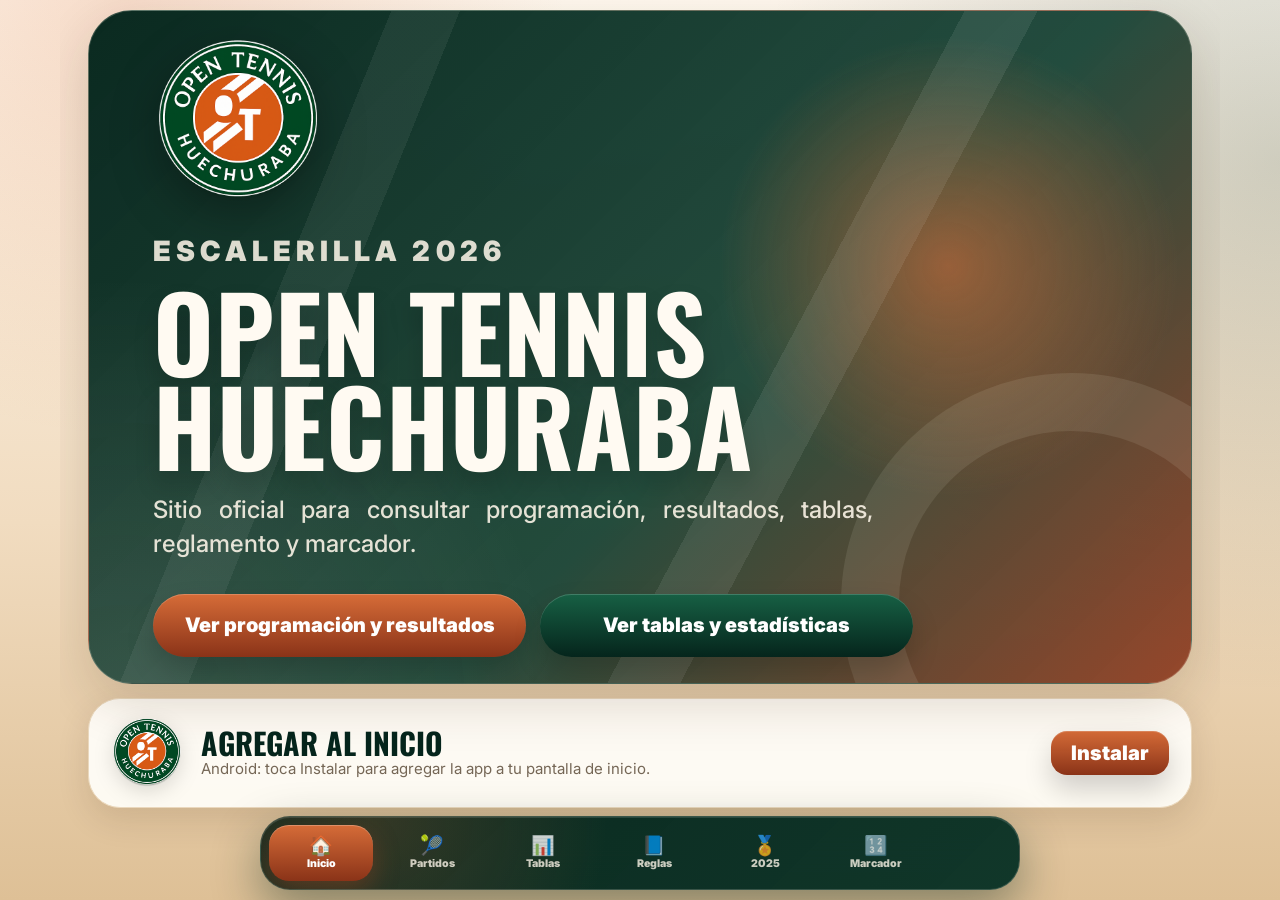
==== commit 45705ef1: "Add files via upload" ====
--- a/index.html
+++ b/index.html
@@ -42,7 +42,7 @@
   <link rel="stylesheet" href="assets/css/styles.css" />
   <link rel="stylesheet" href="assets/css/v3.css" />
   <link rel="stylesheet" href="assets/css/v4.css?v=4.1" />
-  <link rel="stylesheet" href="assets/css/v5.css?v=5" />
+  <link rel="stylesheet" href="assets/css/v5.css?v=19" />
 
   <link rel="manifest" href="manifest.webmanifest">
   <link rel="icon" type="image/png" sizes="32x32" href="assets/icons/favicon-32.png">
@@ -152,7 +152,7 @@
     }
   </style>
 
-  <script defer src="assets/js/app.js?v=5"></script>
+  <script defer src="assets/js/app.js?v=19"></script>
   <script defer src="assets/js/pwa-install.js?v=5"></script>
 </head>
 
@@ -168,7 +168,7 @@
       <h1>Open Tennis<br>Huechuraba</h1>
 
       <p class="v5-hero-text">
-        Sitio oficial para consultar programación, resultados, tablas, estadísticas, reglamento y marcador de la escalerilla 2026.
+        Sitio oficial para consultar programación, resultados, tablas, reglamento y marcador.
       </p>
 
       <div class="v5-hero-actions" aria-label="Accesos principales">
@@ -190,30 +190,12 @@
   </main>
 
   <nav id="appBottomNav" class="app-bottom-nav" aria-label="Navegación principal">
-    <a href="index.html" data-page="index.html">
-      <span class="nav-icon" aria-hidden="true">🏠</span>
-      <span class="nav-label">Inicio</span>
-    </a>
-
-    <a href="partidos.html" data-page="partidos.html">
-      <span class="nav-icon" aria-hidden="true">🎾</span>
-      <span class="nav-label">Partidos</span>
-    </a>
-
-    <a href="tablas.html" data-page="tablas.html">
-      <span class="nav-icon" aria-hidden="true">📊</span>
-      <span class="nav-label">Tablas</span>
-    </a>
-
-    <a href="reglas.html" data-page="reglas.html">
-      <span class="nav-icon" aria-hidden="true">📘</span>
-      <span class="nav-label">Reglas</span>
-    </a>
-
-    <a href="marcador.html" data-page="marcador.html">
-      <span class="nav-icon" aria-hidden="true">🔢</span>
-      <span class="nav-label">Marcador</span>
-    </a>
+    <a href="index.html" data-page="index.html"><span class="nav-icon" aria-hidden="true">🏠</span><span class="nav-label">Inicio</span></a>
+    <a href="partidos.html" data-page="partidos.html"><span class="nav-icon" aria-hidden="true">🎾</span><span class="nav-label">Partidos</span></a>
+    <a href="tablas.html" data-page="tablas.html"><span class="nav-icon" aria-hidden="true">📊</span><span class="nav-label">Tablas</span></a>
+    <a href="reglas.html" data-page="reglas.html"><span class="nav-icon" aria-hidden="true">📘</span><span class="nav-label">Reglas</span></a>
+    <a href="resultados-2025.html" data-page="resultados-2025.html"><span class="nav-icon" aria-hidden="true">🏅</span><span class="nav-label">2025</span></a>
+    <a href="marcador.html" data-page="marcador.html"><span class="nav-icon" aria-hidden="true">🔢</span><span class="nav-label">Marcador</span></a>
   </nav>
 
   <script>
--- a/assets/css/v5.css
+++ b/assets/css/v5.css
@@ -516,3 +516,58 @@
     box-shadow: 0 16px 42px rgba(52,28,12,.10) !important;
   }
 }
+
+/* =========================================================
+   V19 · Menú inferior con scroll horizontal para 6 accesos
+   ========================================================= */
+#appBottomNav.app-bottom-nav {
+  display: flex !important;
+  grid-template-columns: none !important;
+  align-items: center !important;
+  justify-content: flex-start !important;
+  overflow-x: auto !important;
+  overflow-y: hidden !important;
+  overscroll-behavior-x: contain !important;
+  -webkit-overflow-scrolling: touch !important;
+  scrollbar-width: none !important;
+  scroll-snap-type: x proximity !important;
+  gap: 7px !important;
+}
+
+#appBottomNav.app-bottom-nav::-webkit-scrollbar {
+  display: none !important;
+}
+
+#appBottomNav.app-bottom-nav a {
+  flex: 0 0 104px !important;
+  width: 104px !important;
+  min-width: 104px !important;
+  scroll-snap-align: center !important;
+}
+
+@media (max-width: 560px) {
+  #appBottomNav.app-bottom-nav {
+    padding-inline: 7px !important;
+    gap: 5px !important;
+  }
+
+  #appBottomNav.app-bottom-nav a {
+    flex-basis: 82px !important;
+    width: 82px !important;
+    min-width: 82px !important;
+  }
+}
+
+@media (max-width: 380px), (max-height: 720px) {
+  #appBottomNav.app-bottom-nav {
+    height: 64px !important;
+  }
+
+  #appBottomNav.app-bottom-nav a {
+    height: 48px !important;
+    flex-basis: 78px !important;
+    width: 78px !important;
+    min-width: 78px !important;
+    font-size: 8.8px !important;
+  }
+}
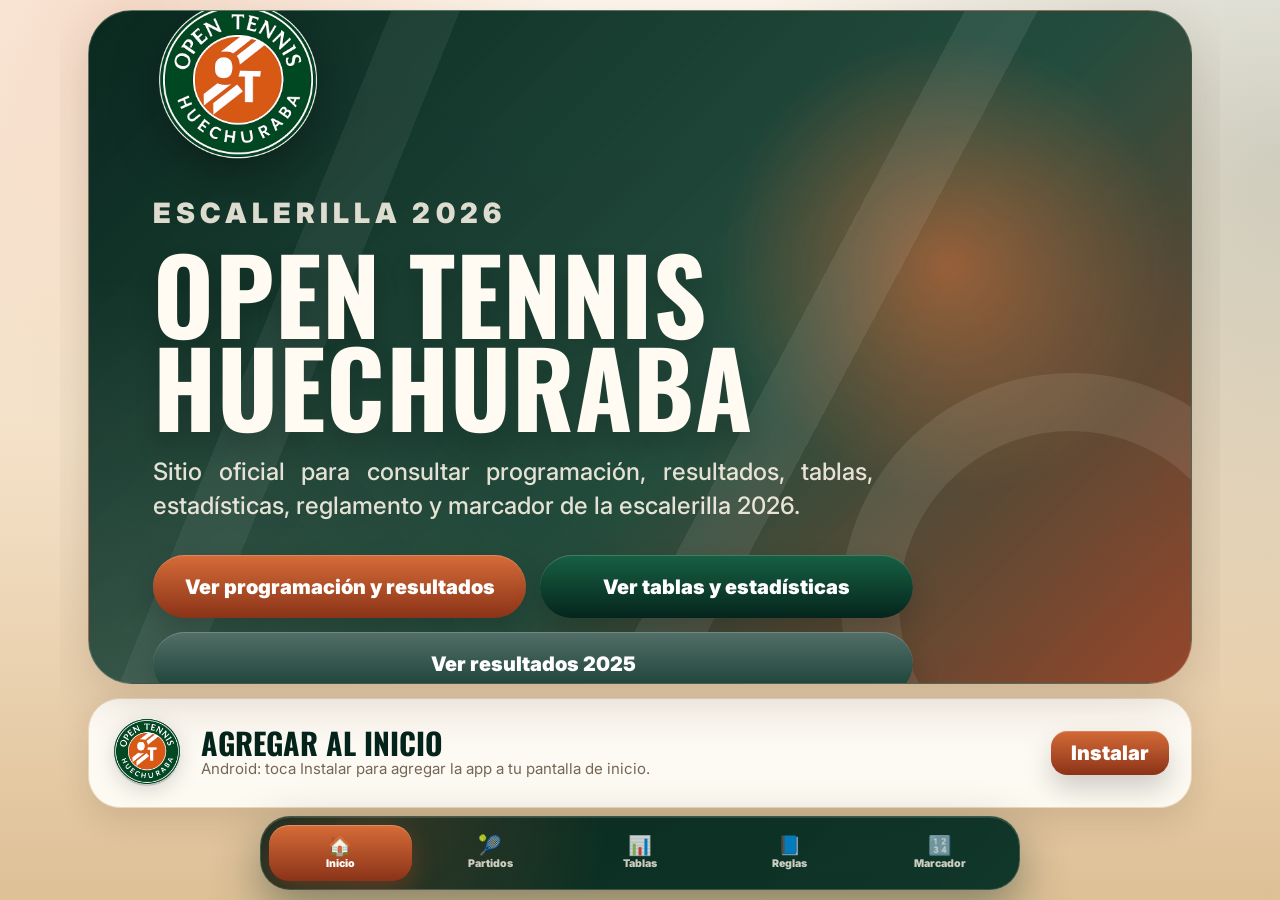
==== commit ed17a34b: "Add files via upload" ====
--- a/index.html
+++ b/index.html
@@ -42,7 +42,7 @@
   <link rel="stylesheet" href="assets/css/styles.css" />
   <link rel="stylesheet" href="assets/css/v3.css" />
   <link rel="stylesheet" href="assets/css/v4.css?v=4.1" />
-  <link rel="stylesheet" href="assets/css/v5.css?v=19" />
+  <link rel="stylesheet" href="assets/css/v5.css?v=5" />
 
   <link rel="manifest" href="manifest.webmanifest">
   <link rel="icon" type="image/png" sizes="32x32" href="assets/icons/favicon-32.png">
@@ -152,7 +152,7 @@
     }
   </style>
 
-  <script defer src="assets/js/app.js?v=19"></script>
+  <script defer src="assets/js/app.js?v=5"></script>
   <script defer src="assets/js/pwa-install.js?v=5"></script>
 </head>
 
@@ -168,12 +168,13 @@
       <h1>Open Tennis<br>Huechuraba</h1>
 
       <p class="v5-hero-text">
-        Sitio oficial para consultar programación, resultados, tablas, reglamento y marcador.
+        Sitio oficial para consultar programación, resultados, tablas, estadísticas, reglamento y marcador de la escalerilla 2026.
       </p>
 
       <div class="v5-hero-actions" aria-label="Accesos principales">
         <a class="v5-btn v5-btn-clay" href="partidos.html">Ver programación y resultados</a>
         <a class="v5-btn v5-btn-green" href="tablas.html">Ver tablas y estadísticas</a>
+        <a class="v5-btn v5-btn-history" href="resultados-2025.html">Ver resultados 2025</a>
       </div>
     </section>
 
@@ -190,12 +191,30 @@
   </main>
 
   <nav id="appBottomNav" class="app-bottom-nav" aria-label="Navegación principal">
-    <a href="index.html" data-page="index.html"><span class="nav-icon" aria-hidden="true">🏠</span><span class="nav-label">Inicio</span></a>
-    <a href="partidos.html" data-page="partidos.html"><span class="nav-icon" aria-hidden="true">🎾</span><span class="nav-label">Partidos</span></a>
-    <a href="tablas.html" data-page="tablas.html"><span class="nav-icon" aria-hidden="true">📊</span><span class="nav-label">Tablas</span></a>
-    <a href="reglas.html" data-page="reglas.html"><span class="nav-icon" aria-hidden="true">📘</span><span class="nav-label">Reglas</span></a>
-    <a href="resultados-2025.html" data-page="resultados-2025.html"><span class="nav-icon" aria-hidden="true">🏅</span><span class="nav-label">2025</span></a>
-    <a href="marcador.html" data-page="marcador.html"><span class="nav-icon" aria-hidden="true">🔢</span><span class="nav-label">Marcador</span></a>
+    <a href="index.html" data-page="index.html">
+      <span class="nav-icon" aria-hidden="true">🏠</span>
+      <span class="nav-label">Inicio</span>
+    </a>
+
+    <a href="partidos.html" data-page="partidos.html">
+      <span class="nav-icon" aria-hidden="true">🎾</span>
+      <span class="nav-label">Partidos</span>
+    </a>
+
+    <a href="tablas.html" data-page="tablas.html">
+      <span class="nav-icon" aria-hidden="true">📊</span>
+      <span class="nav-label">Tablas</span>
+    </a>
+
+    <a href="reglas.html" data-page="reglas.html">
+      <span class="nav-icon" aria-hidden="true">📘</span>
+      <span class="nav-label">Reglas</span>
+    </a>
+
+    <a href="marcador.html" data-page="marcador.html">
+      <span class="nav-icon" aria-hidden="true">🔢</span>
+      <span class="nav-label">Marcador</span>
+    </a>
   </nav>
 
   <script>
--- a/assets/css/v5.css
+++ b/assets/css/v5.css
@@ -343,6 +343,11 @@
   background: linear-gradient(180deg, var(--ot-green-700), var(--ot-green-950)) !important;
 }
 
+.v5-btn-history {
+  grid-column: 1 / -1 !important;
+  background: linear-gradient(180deg, #526f68, #173d33) !important;
+}
+
 .v5-install-card {
   width: 100% !important;
   min-height: clamp(74px, 12vh, 112px) !important;
@@ -516,58 +521,3 @@
     box-shadow: 0 16px 42px rgba(52,28,12,.10) !important;
   }
 }
-
-/* =========================================================
-   V19 · Menú inferior con scroll horizontal para 6 accesos
-   ========================================================= */
-#appBottomNav.app-bottom-nav {
-  display: flex !important;
-  grid-template-columns: none !important;
-  align-items: center !important;
-  justify-content: flex-start !important;
-  overflow-x: auto !important;
-  overflow-y: hidden !important;
-  overscroll-behavior-x: contain !important;
-  -webkit-overflow-scrolling: touch !important;
-  scrollbar-width: none !important;
-  scroll-snap-type: x proximity !important;
-  gap: 7px !important;
-}
-
-#appBottomNav.app-bottom-nav::-webkit-scrollbar {
-  display: none !important;
-}
-
-#appBottomNav.app-bottom-nav a {
-  flex: 0 0 104px !important;
-  width: 104px !important;
-  min-width: 104px !important;
-  scroll-snap-align: center !important;
-}
-
-@media (max-width: 560px) {
-  #appBottomNav.app-bottom-nav {
-    padding-inline: 7px !important;
-    gap: 5px !important;
-  }
-
-  #appBottomNav.app-bottom-nav a {
-    flex-basis: 82px !important;
-    width: 82px !important;
-    min-width: 82px !important;
-  }
-}
-
-@media (max-width: 380px), (max-height: 720px) {
-  #appBottomNav.app-bottom-nav {
-    height: 64px !important;
-  }
-
-  #appBottomNav.app-bottom-nav a {
-    height: 48px !important;
-    flex-basis: 78px !important;
-    width: 78px !important;
-    min-width: 78px !important;
-    font-size: 8.8px !important;
-  }
-}
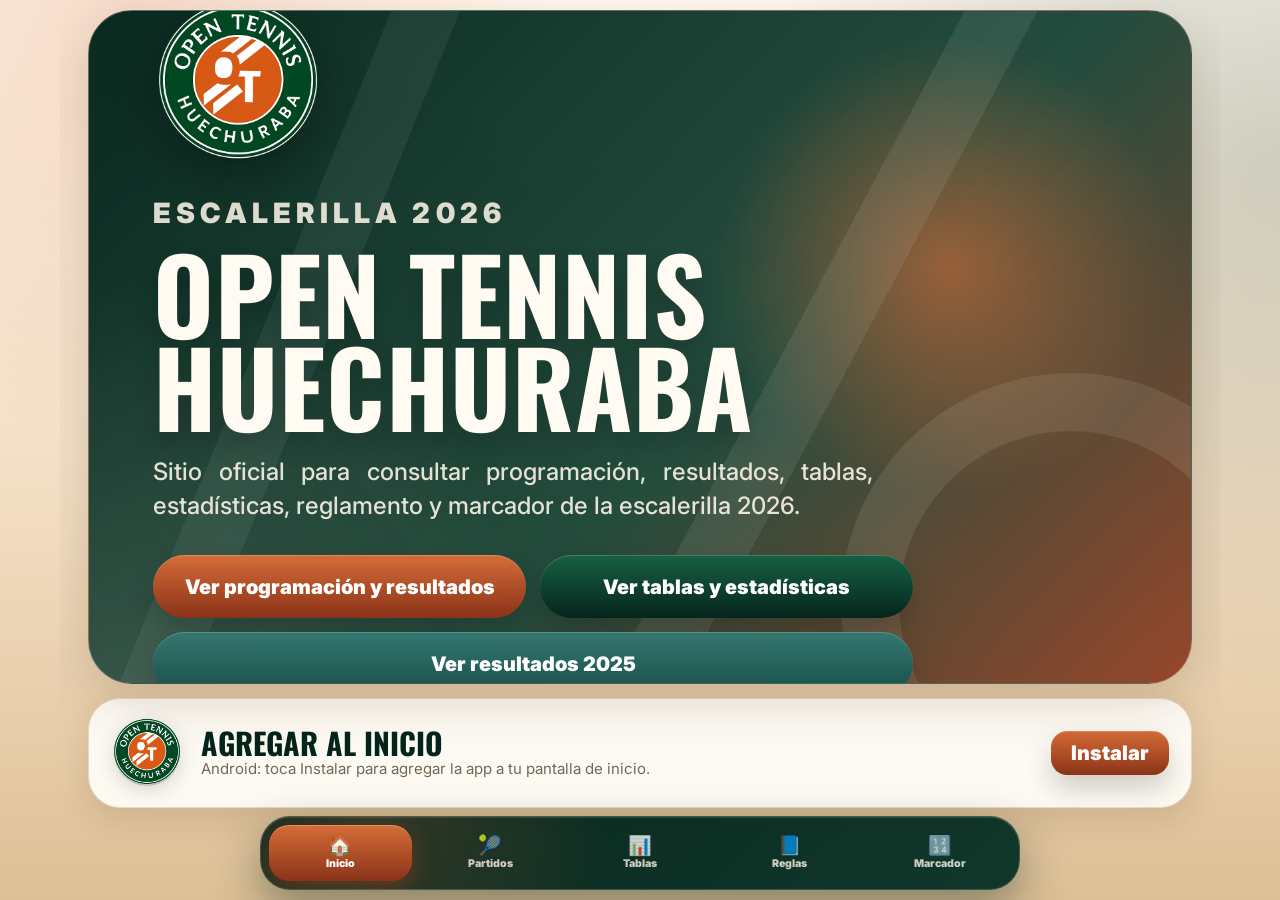
==== commit 50f1247b: "Add files via upload" ====
--- a/index.html
+++ b/index.html
@@ -42,7 +42,7 @@
   <link rel="stylesheet" href="assets/css/styles.css" />
   <link rel="stylesheet" href="assets/css/v3.css" />
   <link rel="stylesheet" href="assets/css/v4.css?v=4.1" />
-  <link rel="stylesheet" href="assets/css/v5.css?v=5" />
+  <link rel="stylesheet" href="assets/css/v5.css?v=5.2" />
 
   <link rel="manifest" href="manifest.webmanifest">
   <link rel="icon" type="image/png" sizes="32x32" href="assets/icons/favicon-32.png">
--- a/assets/css/v5.css
+++ b/assets/css/v5.css
@@ -345,7 +345,7 @@
 
 .v5-btn-history {
   grid-column: 1 / -1 !important;
-  background: linear-gradient(180deg, #526f68, #173d33) !important;
+  background: linear-gradient(180deg, #35776f 0%, #174f49 100%) !important;
 }
 
 .v5-install-card {
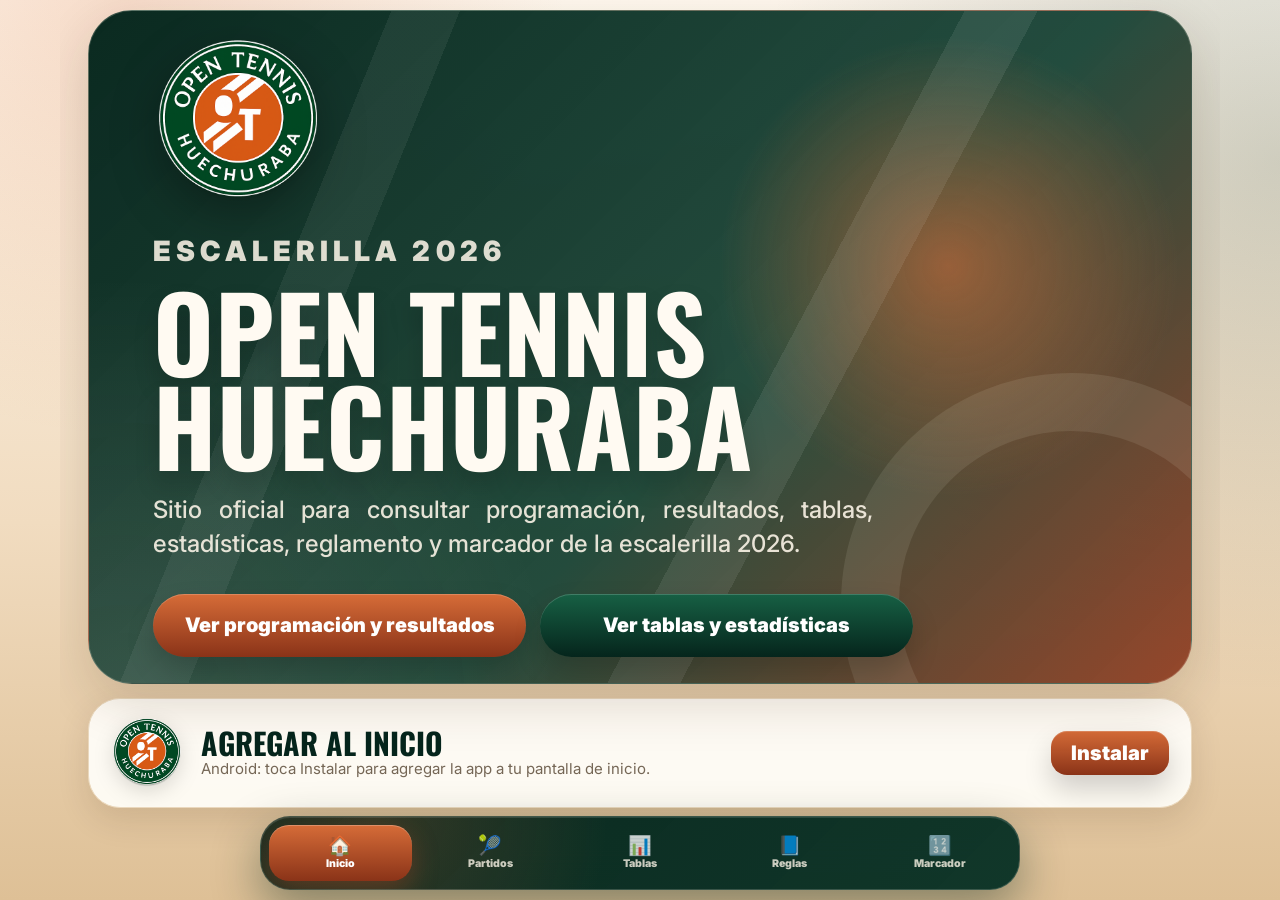
==== commit 1cc07eff: "Add files via upload" ====
--- a/index.html
+++ b/index.html
@@ -174,7 +174,6 @@
       <div class="v5-hero-actions" aria-label="Accesos principales">
         <a class="v5-btn v5-btn-clay" href="partidos.html">Ver programación y resultados</a>
         <a class="v5-btn v5-btn-green" href="tablas.html">Ver tablas y estadísticas</a>
-        <a class="v5-btn v5-btn-history" href="resultados-2025.html">Ver resultados 2025</a>
       </div>
     </section>
 
--- a/assets/css/v5.css
+++ b/assets/css/v5.css
@@ -343,11 +343,6 @@
   background: linear-gradient(180deg, var(--ot-green-700), var(--ot-green-950)) !important;
 }
 
-.v5-btn-history {
-  grid-column: 1 / -1 !important;
-  background: linear-gradient(180deg, #35776f 0%, #174f49 100%) !important;
-}
-
 .v5-install-card {
   width: 100% !important;
   min-height: clamp(74px, 12vh, 112px) !important;
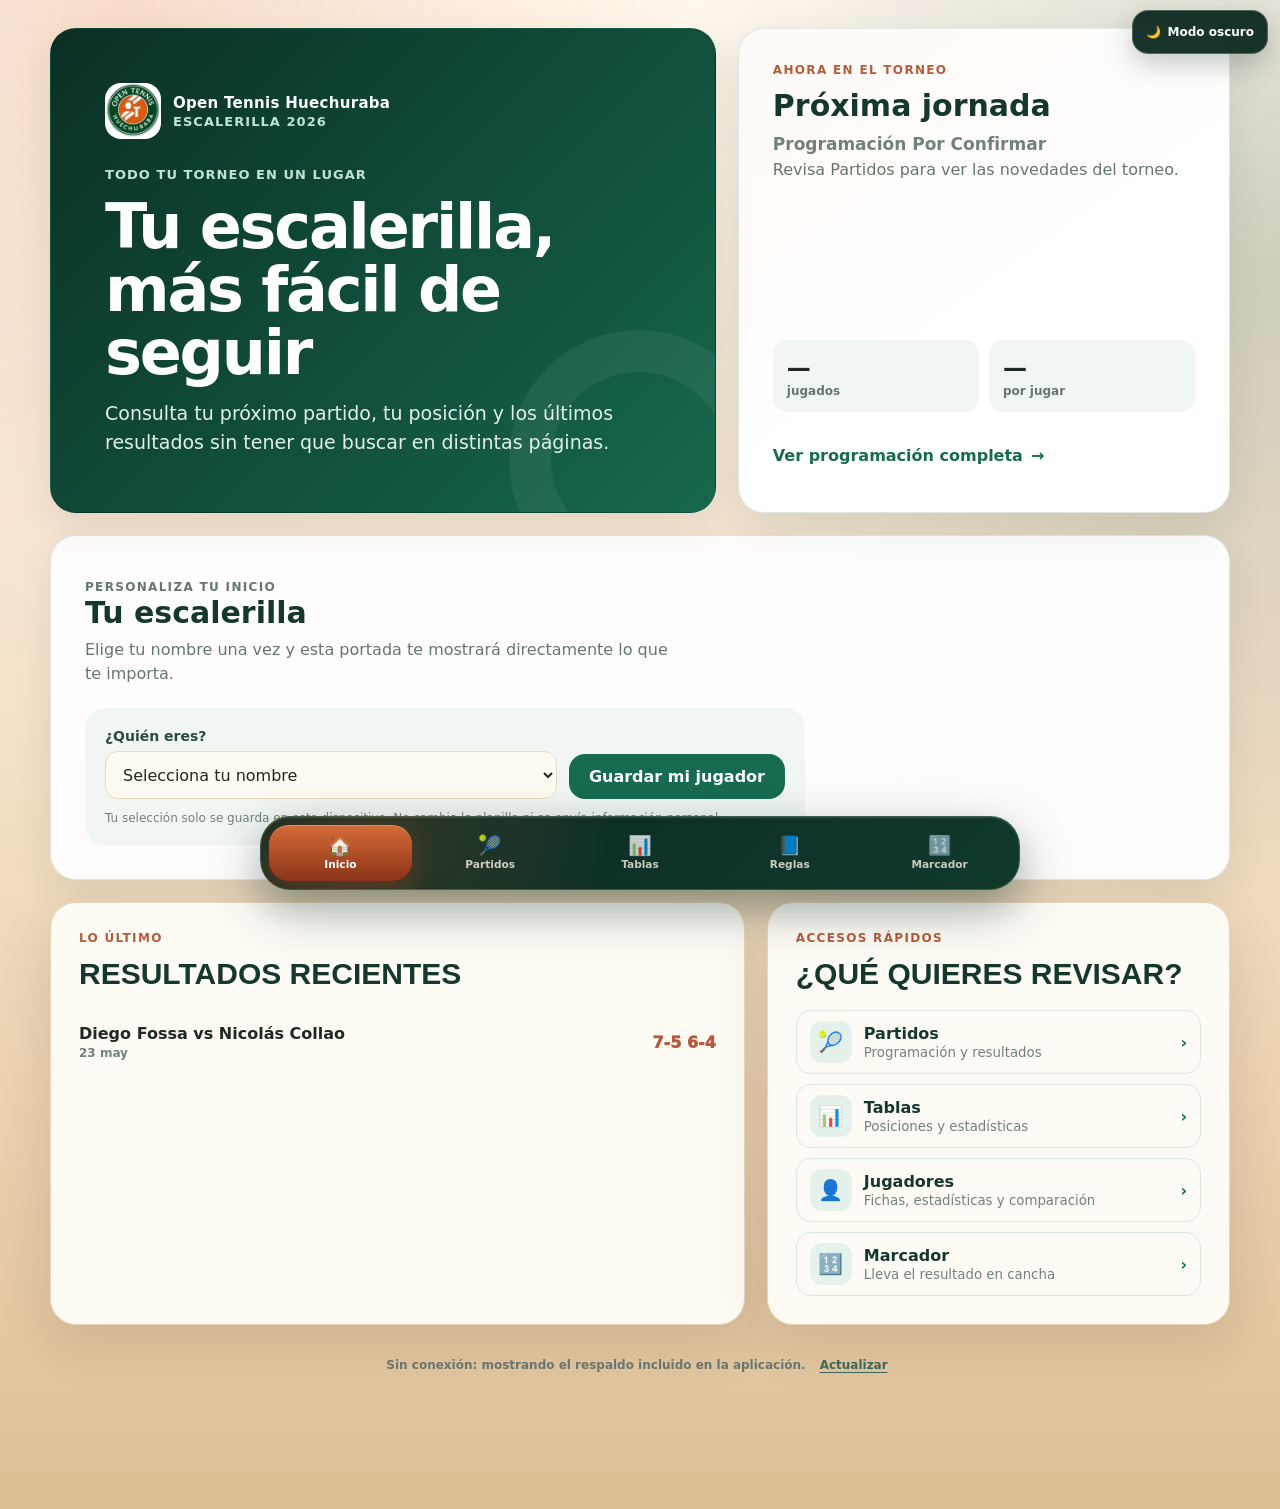
==== commit 5775730c: "Add files via upload" ====
--- a/index.html
+++ b/index.html
@@ -1,48 +1,29 @@
 <!doctype html>
 <html lang="es">
 <head>
-  <meta charset="utf-8" />
-  <meta name="viewport" content="width=device-width, initial-scale=1, viewport-fit=cover" />
+  <meta charset="utf-8">
+  <meta name="viewport" content="width=device-width, initial-scale=1, viewport-fit=cover">
   <title>Open Tennis Huechuraba</title>
-
-  <script>
-    (function () {
-      function isIOSDevice() {
-        const ua = window.navigator.userAgent || "";
-        const platform = window.navigator.platform || "";
-
-        return (
-          /iPhone|iPad|iPod/i.test(ua) ||
-          (platform === "MacIntel" && window.navigator.maxTouchPoints > 1)
-        );
-      }
-
-      function isStandaloneMode() {
-        return (
-          window.matchMedia("(display-mode: standalone)").matches ||
-          window.navigator.standalone === true ||
-          document.referrer.startsWith("android-app://")
-        );
-      }
-
-      if (isIOSDevice()) {
-        document.documentElement.classList.add("is-ios-device");
-      }
-
-      if (isStandaloneMode()) {
-        document.documentElement.classList.add("is-standalone-app");
-      }
-    })();
-  </script>
-
-  <link rel="preconnect" href="https://fonts.googleapis.com">
-  <link rel="preconnect" href="https://fonts.gstatic.com" crossorigin>
-  <link href="https://fonts.googleapis.com/css2?family=Inter:wght@400;600;700;800;900&family=Oswald:wght@500;700&display=swap" rel="stylesheet">
-
-  <link rel="stylesheet" href="assets/css/styles.css" />
-  <link rel="stylesheet" href="assets/css/v3.css" />
-  <link rel="stylesheet" href="assets/css/v4.css?v=4.1" />
-  <link rel="stylesheet" href="assets/css/v5.css?v=5.2" />
+  <meta name="description" content="Programación, resultados, tablas, estadísticas, reglamento y marcador de la Escalerilla 2026 del Club Open Tennis Huechuraba.">
+  <link rel="canonical" href="https://opentennis.cl/">
+  <meta property="og:type" content="website">
+  <meta property="og:locale" content="es_CL">
+  <meta property="og:site_name" content="Open Tennis Huechuraba">
+  <meta property="og:title" content="Open Tennis Huechuraba">
+  <meta property="og:description" content="Programación, resultados, tablas y reglamento de la Escalerilla 2026.">
+  <meta property="og:url" content="https://opentennis.cl/">
+  <meta property="og:image" content="https://opentennis.cl/assets/icons/icon-512.png">
+  <meta property="og:image:width" content="512">
+  <meta property="og:image:height" content="512">
+  <meta property="og:image:alt" content="Logo de Open Tennis Huechuraba">
+  <meta name="twitter:card" content="summary">
+
+  <link rel="stylesheet" href="assets/css/styles.css">
+  <link rel="stylesheet" href="assets/css/v3.css">
+  <link rel="stylesheet" href="assets/css/v4.css?v=4.1">
+  <link rel="stylesheet" href="assets/css/v5.css?v=5.2">
+  <link rel="stylesheet" href="assets/css/p2.css?v=28">
+  <link rel="stylesheet" href="assets/css/index.css?v=28">
 
   <link rel="manifest" href="manifest.webmanifest">
   <link rel="icon" type="image/png" sizes="32x32" href="assets/icons/favicon-32.png">
@@ -55,258 +36,169 @@
   <meta name="apple-mobile-web-app-status-bar-style" content="black-translucent">
   <meta name="apple-mobile-web-app-title" content="Open Tennis">
 
-  <style>
-    .v5-hero-text {
-      text-align: justify;
-      text-align-last: left;
-    }
-
-    .is-standalone-app #installPromptCard {
-      display: none !important;
-    }
-
-    .is-ios-device:not(.is-standalone-app) #installActionBtn {
-      display: none !important;
-    }
-
-    .is-ios-device:not(.is-standalone-app) .v5-install-card {
-      grid-template-columns: auto 1fr !important;
-    }
-
-    .is-ios-device:not(.is-standalone-app) .v5-install-copy p {
-      line-height: 1.25;
-    }
-
-    .is-standalone-app body.index-page {
-      height: 100dvh;
-      min-height: 100dvh;
-      max-height: 100dvh;
-      overflow: hidden !important;
-    }
-
-    .is-standalone-app .v5-home-main {
-      height: calc(100dvh - 112px);
-      min-height: auto !important;
-      max-height: calc(100dvh - 112px);
-      overflow: hidden !important;
-      padding-top: 8px !important;
-      padding-bottom: 8px !important;
-      display: flex;
-      flex-direction: column;
-      align-items: center;
-      justify-content: center;
-      gap: 0 !important;
-    }
-
-    .is-standalone-app .v5-hero-card {
-      max-height: 100%;
-      margin: 0 !important;
-      overflow: hidden;
-      display: flex;
-      flex-direction: column;
-      justify-content: center;
-    }
-
-    .is-standalone-app .v5-install-card {
-      display: none !important;
-    }
-
-    .is-standalone-app .app-bottom-nav {
-      position: fixed !important;
-      bottom: max(8px, env(safe-area-inset-bottom)) !important;
-    }
-
-    @media (display-mode: standalone) {
-      #installPromptCard {
-        display: none !important;
-      }
-
-      body.index-page {
-        height: 100dvh;
-        min-height: 100dvh;
-        max-height: 100dvh;
-        overflow: hidden !important;
-      }
-
-      .v5-home-main {
-        height: calc(100dvh - 112px);
-        min-height: auto !important;
-        max-height: calc(100dvh - 112px);
-        overflow: hidden !important;
-        padding-top: 8px !important;
-        padding-bottom: 8px !important;
-        display: flex;
-        flex-direction: column;
-        align-items: center;
-        justify-content: center;
-      }
-
-      .v5-hero-card {
-        max-height: 100%;
-        margin: 0 !important;
-        overflow: hidden;
-        display: flex;
-        flex-direction: column;
-        justify-content: center;
-      }
-    }
-  </style>
-
-  <script defer src="assets/js/app.js?v=5"></script>
-  <script defer src="assets/js/pwa-install.js?v=5"></script>
+  <script src="assets/js/config.js?v=28"></script>
+  <script defer src="assets/js/data-client.js?v=28"></script>
+  <script defer src="assets/js/player-preference.js?v=28"></script>
+  <script defer src="assets/js/index-experience.js?v=28"></script>
+  <script defer src="assets/js/share-tools.js?v=28"></script>
+  <script defer src="assets/js/theme.js?v=28"></script>
+  <script defer src="assets/js/app.js?v=28"></script>
+  <script defer src="assets/js/release-v28.js"></script>
+  <script defer src="assets/js/pwa-install.js?v=28"></script>
+  <script defer src="assets/js/index-page.js?v=28"></script>
 </head>
 
 <body class="index-page v5-page">
-  <main class="v5-home-main" aria-label="Inicio Open Tennis Huechuraba">
-    <section class="v5-hero-card">
-      <div class="v5-hero-logo-wrap" aria-hidden="true">
-        <img class="v5-hero-logo" src="assets/img/logo-open-tennis.png" alt="">
-      </div>
-
-      <p class="v5-eyebrow">Escalerilla 2026</p>
-
-      <h1>Open Tennis<br>Huechuraba</h1>
-
-      <p class="v5-hero-text">
-        Sitio oficial para consultar programación, resultados, tablas, estadísticas, reglamento y marcador de la escalerilla 2026.
-      </p>
-
-      <div class="v5-hero-actions" aria-label="Accesos principales">
-        <a class="v5-btn v5-btn-clay" href="partidos.html">Ver programación y resultados</a>
-        <a class="v5-btn v5-btn-green" href="tablas.html">Ver tablas y estadísticas</a>
-      </div>
-    </section>
-
-    <section id="installPromptCard" class="v5-install-card" aria-label="Agregar al inicio">
-      <img src="assets/img/logo-open-tennis.png" alt="Open Tennis Huechuraba">
-
-      <div class="v5-install-copy">
-        <h2 id="installCardTitle">Agregar al inicio</h2>
-        <p id="installHelpText">Android: toca Instalar para agregar la app a tu pantalla de inicio.</p>
-      </div>
-
-      <button id="installActionBtn" class="v5-install-action" type="button">Instalar</button>
-    </section>
+  <main class="experience-home" aria-label="Inicio Open Tennis Huechuraba">
+    <section class="home-hero" aria-labelledby="homeTitle">
+      <div class="home-hero-copy">
+        <div class="home-brand">
+          <img src="assets/img/logo-open-tennis-256.svg" alt="" width="56" height="56">
+          <div class="home-brand-copy">
+            <strong>Open Tennis Huechuraba</strong>
+            <span>Escalerilla 2026</span>
+          </div>
+        </div>
+        <p class="home-eyebrow">Todo tu torneo en un lugar</p>
+        <h1 id="homeTitle">Tu escalerilla, más fácil de seguir</h1>
+        <p class="home-hero-text">Consulta tu próximo partido, tu posición y los últimos resultados sin tener que buscar en distintas páginas.</p>
+      </div>
+
+      <article class="home-jornada" aria-labelledby="jornadaTitle">
+        <div>
+          <p class="home-card-kicker">Ahora en el torneo</p>
+          <h2 id="jornadaTitle">Próxima jornada</h2>
+          <p id="jornadaDate" class="jornada-date home-loading">Cargando programación…</p>
+          <p id="jornadaSummary" class="jornada-summary">Buscando los partidos publicados.</p>
+        </div>
+        <div>
+          <div class="jornada-progress" aria-label="Resumen de la jornada">
+            <div class="jornada-stat"><strong id="jornadaPlayed">—</strong><span>jugados</span></div>
+            <div class="jornada-stat"><strong id="jornadaPending">—</strong><span>por jugar</span></div>
+          </div>
+          <a class="home-link" href="partidos.html">Ver programación completa</a>
+        </div>
+      </article>
+    </section>
+
+    <section id="tournamentDayBanner" class="tournament-day-banner" aria-labelledby="tournamentDayTitle" hidden>
+      <div>
+        <p class="home-card-kicker">Hoy se juega</p>
+        <h2 id="tournamentDayTitle">Jornada en curso</h2>
+        <p id="tournamentDaySummary">Revisa los partidos programados para hoy.</p>
+      </div>
+      <a href="partidos.html">Ver partidos de hoy</a>
+    </section>
+
+    <section class="player-experience" aria-labelledby="playerExperienceTitle">
+      <header class="player-section-header">
+        <div>
+          <p class="home-card-kicker">Personaliza tu inicio</p>
+          <h2 id="playerExperienceTitle">Tu escalerilla</h2>
+          <p>Elige tu nombre una vez y esta portada te mostrará directamente lo que te importa.</p>
+        </div>
+      </header>
+
+      <div id="playerPicker" class="player-picker">
+        <div class="player-picker-field">
+          <label for="preferredPlayerSelect">¿Quién eres?</label>
+          <select id="preferredPlayerSelect">
+            <option value="">Selecciona tu nombre</option>
+          </select>
+        </div>
+        <button id="savePreferredPlayer" class="home-primary-action" type="button">Guardar mi jugador</button>
+        <p class="player-privacy">Tu selección solo se guarda en este dispositivo. No cambia la planilla ni se envía información personal.</p>
+      </div>
+
+      <div id="playerDashboard" class="player-dashboard" hidden>
+        <div class="player-welcome">
+          <p id="playerWelcomeText">Hola</p>
+          <button id="changePreferredPlayer" class="player-change-button" type="button">Cambiar jugador</button>
+        </div>
+
+        <article class="next-match-card" aria-labelledby="nextMatchOpponent">
+          <span id="nextMatchStatus" class="match-status">Buscando próximo partido…</span>
+          <p class="match-opponent-label">Tu rival</p>
+          <h3 id="nextMatchOpponent" class="match-opponent">Cargando…</h3>
+          <ul id="nextMatchMeta" class="match-meta" aria-label="Detalles del partido"></ul>
+          <div class="match-actions">
+            <a id="myMatchesLink" class="home-secondary-action" href="partidos.html">Ver mis partidos</a>
+            <button id="shareMatchButton" class="home-secondary-action" type="button" hidden>Compartir por WhatsApp</button>
+            <button id="calendarMatchButton" class="home-secondary-action" type="button" hidden>Agregar al calendario</button>
+            <button id="matchCardButton" class="home-secondary-action" type="button" hidden>Crear tarjeta</button>
+          </div>
+        </article>
+
+        <article class="player-ranking-card" aria-labelledby="rankingCategory">
+          <p class="home-card-kicker">Tu posición</p>
+          <strong id="rankingNumber" class="ranking-number">—</strong>
+          <h3 id="rankingCategory" class="ranking-category">Cargando tabla…</h3>
+          <p id="rankingDetail" class="ranking-detail">Buscando tu posición actual.</p>
+          <div class="ranking-actions">
+            <a id="myRankingLink" class="home-secondary-action is-light" href="tablas.html">Ver mi tabla</a>
+            <a id="myProfileLink" class="home-secondary-action is-light" href="jugadores.html">Ver mi ficha</a>
+          </div>
+        </article>
+      </div>
+    </section>
+
+    <section class="home-grid" aria-label="Resultados y accesos rápidos">
+      <article class="home-card">
+        <p class="home-card-kicker">Lo último</p>
+        <h2>Resultados recientes</h2>
+        <ul id="recentResultsList" class="recent-results-list" aria-live="polite">
+          <li class="empty-detail">Cargando resultados…</li>
+        </ul>
+      </article>
+
+      <article class="home-card">
+        <p class="home-card-kicker">Accesos rápidos</p>
+        <h2>¿Qué quieres revisar?</h2>
+        <div class="quick-links">
+          <a class="quick-link" href="partidos.html">
+            <span class="quick-link-icon" aria-hidden="true">🎾</span>
+            <span><strong>Partidos</strong><small>Programación y resultados</small></span>
+            <span class="quick-link-arrow" aria-hidden="true">›</span>
+          </a>
+          <a class="quick-link" href="tablas.html">
+            <span class="quick-link-icon" aria-hidden="true">📊</span>
+            <span><strong>Tablas</strong><small>Posiciones y estadísticas</small></span>
+            <span class="quick-link-arrow" aria-hidden="true">›</span>
+          </a>
+          <a class="quick-link" href="jugadores.html">
+            <span class="quick-link-icon" aria-hidden="true">👤</span>
+            <span><strong>Jugadores</strong><small>Fichas, estadísticas y comparación</small></span>
+            <span class="quick-link-arrow" aria-hidden="true">›</span>
+          </a>
+          <a class="quick-link" href="marcador.html">
+            <span class="quick-link-icon" aria-hidden="true">🔢</span>
+            <span><strong>Marcador</strong><small>Lleva el resultado en cancha</small></span>
+            <span class="quick-link-arrow" aria-hidden="true">›</span>
+          </a>
+        </div>
+      </article>
+    </section>
+
+    <section id="installPromptCard" class="install-card-compact" aria-labelledby="installCardTitle" hidden>
+      <img src="assets/img/logo-open-tennis-256.svg" alt="" width="44" height="44">
+      <div>
+        <h2 id="installCardTitle">Instalar Open Tennis</h2>
+        <p id="installHelpText">Agrega la web a tu pantalla de inicio para abrirla más rápido.</p>
+      </div>
+      <button id="installActionBtn" class="install-action" type="button" hidden>Instalar</button>
+    </section>
+
+    <div id="indexDataStatus" class="data-status index-data-status" role="status" aria-live="polite">
+      <span>Cargando información del torneo…</span>
+    </div>
   </main>
 
   <nav id="appBottomNav" class="app-bottom-nav" aria-label="Navegación principal">
-    <a href="index.html" data-page="index.html">
-      <span class="nav-icon" aria-hidden="true">🏠</span>
-      <span class="nav-label">Inicio</span>
-    </a>
-
-    <a href="partidos.html" data-page="partidos.html">
-      <span class="nav-icon" aria-hidden="true">🎾</span>
-      <span class="nav-label">Partidos</span>
-    </a>
-
-    <a href="tablas.html" data-page="tablas.html">
-      <span class="nav-icon" aria-hidden="true">📊</span>
-      <span class="nav-label">Tablas</span>
-    </a>
-
-    <a href="reglas.html" data-page="reglas.html">
-      <span class="nav-icon" aria-hidden="true">📘</span>
-      <span class="nav-label">Reglas</span>
-    </a>
-
-    <a href="marcador.html" data-page="marcador.html">
-      <span class="nav-icon" aria-hidden="true">🔢</span>
-      <span class="nav-label">Marcador</span>
-    </a>
+    <a href="index.html" data-page="index.html"><span class="nav-icon" aria-hidden="true">🏠</span><span class="nav-label">Inicio</span></a>
+    <a href="partidos.html" data-page="partidos.html"><span class="nav-icon" aria-hidden="true">🎾</span><span class="nav-label">Partidos</span></a>
+    <a href="tablas.html" data-page="tablas.html"><span class="nav-icon" aria-hidden="true">📊</span><span class="nav-label">Tablas</span></a>
+    <a href="reglas.html" data-page="reglas.html"><span class="nav-icon" aria-hidden="true">📘</span><span class="nav-label">Reglas</span></a>
+    <a href="marcador.html" data-page="marcador.html"><span class="nav-icon" aria-hidden="true">🔢</span><span class="nav-label">Marcador</span></a>
   </nav>
-
-  <script>
-    (function () {
-      function isIOSDevice() {
-        const ua = window.navigator.userAgent || "";
-        const platform = window.navigator.platform || "";
-
-        return (
-          /iPhone|iPad|iPod/i.test(ua) ||
-          (platform === "MacIntel" && window.navigator.maxTouchPoints > 1)
-        );
-      }
-
-      function isStandaloneMode() {
-        return (
-          window.matchMedia("(display-mode: standalone)").matches ||
-          window.navigator.standalone === true ||
-          document.referrer.startsWith("android-app://")
-        );
-      }
-
-      function configureInstallCard() {
-        const installCard = document.getElementById("installPromptCard");
-        const installTitle = document.getElementById("installCardTitle");
-        const installText = document.getElementById("installHelpText");
-        const installButton = document.getElementById("installActionBtn");
-
-        if (isIOSDevice()) {
-          document.documentElement.classList.add("is-ios-device");
-        }
-
-        if (isStandaloneMode()) {
-          document.documentElement.classList.add("is-standalone-app");
-
-          if (installCard) {
-            installCard.hidden = true;
-            installCard.style.display = "none";
-            installCard.setAttribute("aria-hidden", "true");
-          }
-
-          document.body.style.overflow = "hidden";
-          document.body.style.height = "100dvh";
-          document.body.style.minHeight = "100dvh";
-          document.body.style.maxHeight = "100dvh";
-
-          return;
-        }
-
-        if (isIOSDevice()) {
-          if (installTitle) {
-            installTitle.textContent = "Agregar en iPhone";
-          }
-
-          if (installText) {
-            installText.textContent = "Toca Compartir y elige Agregar a pantalla de inicio.";
-          }
-
-          if (installButton) {
-            installButton.hidden = true;
-            installButton.style.display = "none";
-            installButton.setAttribute("aria-hidden", "true");
-          }
-
-          return;
-        }
-
-        if (installTitle) {
-          installTitle.textContent = "Agregar al inicio";
-        }
-
-        if (installText) {
-          installText.textContent = "Android: toca Instalar para agregar la app a tu pantalla de inicio.";
-        }
-
-        if (installButton) {
-          installButton.hidden = false;
-          installButton.style.display = "";
-          installButton.removeAttribute("aria-hidden");
-          installButton.textContent = "Instalar";
-        }
-      }
-
-      configureInstallCard();
-
-      document.addEventListener("DOMContentLoaded", configureInstallCard);
-      window.addEventListener("load", configureInstallCard);
-      window.addEventListener("resize", configureInstallCard);
-
-      setTimeout(configureInstallCard, 300);
-      setTimeout(configureInstallCard, 1000);
-      setTimeout(configureInstallCard, 2000);
-    })();
-  </script>
 </body>
 </html>
--- a/assets/css/styles.css
+++ b/assets/css/styles.css
@@ -19,7 +19,7 @@
 * { box-sizing: border-box; }
 body {
   margin: 0;
-  font-family: Inter, Arial, system-ui, -apple-system, BlinkMacSystemFont, "Segoe UI", sans-serif;
+  font-family: var(--font-ui, system-ui, -apple-system, BlinkMacSystemFont, "Segoe UI", sans-serif);
   color: var(--text);
   background: var(--bg);
 }
@@ -41,7 +41,7 @@
 .brand {
   display: block;
   color: #ff4f4f;
-  font-family: Oswald, Impact, sans-serif;
+  font-family: var(--font-display, "Arial Narrow", "Segoe UI", sans-serif);
   font-size: 28px;
   line-height: 1.05;
   margin-bottom: 42px;
--- a/assets/css/v3.css
+++ b/assets/css/v3.css
@@ -4,6 +4,8 @@
    Etapa 1 + 2 refinadas: app shell, bottom menu y mobile-first.
    ========================================================= */
 :root {
+  --font-ui: system-ui, -apple-system, BlinkMacSystemFont, "Segoe UI", sans-serif;
+  --font-display: "Arial Narrow", "Segoe UI", sans-serif;
   --green-900: #0b2f25;
   --green-800: #123d31;
   --green-700: #1e5b45;
@@ -105,7 +107,7 @@
 .brand {
   margin: 0 !important;
   color: var(--cream) !important;
-  font-family: Oswald, Inter, Arial, sans-serif !important;
+  font-family: var(--font-display) !important;
   font-size: clamp(22px, 4vw, 30px) !important;
   line-height: .95 !important;
   letter-spacing: .4px !important;
@@ -119,7 +121,7 @@
   display: block;
   margin-top: 4px;
   color: #f0b376;
-  font-family: Inter, Arial, sans-serif;
+  font-family: var(--font-ui);
   font-size: 10px;
   line-height: 1;
   letter-spacing: 1.7px;
@@ -196,7 +198,7 @@
 
 .page-title {
   color: var(--green-900) !important;
-  font-family: Oswald, Inter, Arial, sans-serif !important;
+  font-family: var(--font-display) !important;
   font-size: clamp(32px, 7vw, 56px) !important;
   line-height: .98 !important;
   letter-spacing: .3px !important;
@@ -221,7 +223,7 @@
 
 .hero h1,
 .hero h2 {
-  font-family: Oswald, Inter, Arial, sans-serif !important;
+  font-family: var(--font-display) !important;
   text-transform: uppercase !important;
   letter-spacing: .4px !important;
 }
@@ -280,7 +282,7 @@
 /* ---------- Partidos ---------- */
 .programacion-app,
 .rankings-app {
-  font-family: Inter, Arial, sans-serif !important;
+  font-family: var(--font-ui) !important;
   color: var(--text) !important;
 }
 
@@ -296,7 +298,7 @@
 .status-title,
 .side-title {
   color: var(--green-900) !important;
-  font-family: Oswald, Inter, Arial, sans-serif !important;
+  font-family: var(--font-display) !important;
   text-transform: uppercase !important;
   letter-spacing: .2px !important;
 }
@@ -412,7 +414,7 @@
   max-width: 1040px !important;
   padding: clamp(12px, 3vw, 24px) !important;
 }
-.header h1 { color: var(--green-900) !important; font-family: Oswald, Inter, Arial, sans-serif !important; text-transform: uppercase !important; }
+.header h1 { color: var(--green-900) !important; font-family: var(--font-display) !important; text-transform: uppercase !important; }
 .match-banner { background: linear-gradient(135deg, var(--green-800), var(--green-900)) !important; }
 .player-control.serving { border-color: var(--clay-600) !important; background: #fff0e4 !important; }
 .player-control.serving .point-btn { background: linear-gradient(180deg, var(--clay-600), var(--clay-800)) !important; }
@@ -560,7 +562,7 @@
 .rules-hero h1 {
   position: relative;
   z-index: 2;
-  font-family: Oswald, Inter, Arial, sans-serif;
+  font-family: var(--font-display);
   text-transform: uppercase;
   letter-spacing: .6px;
   font-size: clamp(46px, 12vw, 96px);
@@ -574,7 +576,7 @@
   margin: 12px 0 0;
   color: #f7c08b;
   text-transform: uppercase;
-  font-family: Oswald, Inter, Arial, sans-serif;
+  font-family: var(--font-display);
   letter-spacing: 1.8px;
   font-size: clamp(18px, 4vw, 30px);
 }
@@ -600,7 +602,7 @@
   color: #fffaf1;
   border: 3px solid rgba(255,247,233,.86);
   box-shadow: 0 13px 25px rgba(11,47,37,.22);
-  font-family: Oswald, Inter, Arial, sans-serif;
+  font-family: var(--font-display);
   font-size: 32px;
   font-weight: 900;
 }
@@ -616,7 +618,7 @@
 
 .section-content h2 {
   margin: 0 0 14px;
-  font-family: Oswald, Inter, Arial, sans-serif;
+  font-family: var(--font-display);
   color: var(--green-900);
   text-transform: uppercase;
   letter-spacing: .3px;
@@ -660,7 +662,7 @@
   justify-content: center;
   background: linear-gradient(180deg, var(--clay-600), var(--clay-800));
   color: white;
-  font-family: Oswald, Inter, Arial, sans-serif;
+  font-family: var(--font-display);
   font-weight: 900;
   font-size: 19px;
   box-shadow: 0 8px 18px rgba(189,91,49,.24);
@@ -668,7 +670,7 @@
 
 .rule-card h3 {
   margin: 1px 0 8px;
-  font-family: Oswald, Inter, Arial, sans-serif;
+  font-family: var(--font-display);
   color: var(--green-900);
   text-transform: uppercase;
   letter-spacing: .15px;
--- a/assets/css/v4.css
+++ b/assets/css/v4.css
@@ -30,7 +30,7 @@
   width: 100%;
   min-width: 0;
   overflow-x: hidden !important;
-  font-family: Inter, Arial, sans-serif !important;
+  font-family: var(--font-ui) !important;
   color: var(--v4-text) !important;
   background:
     radial-gradient(circle at 12% 0%, rgba(196, 96, 50, .18), transparent 28%),
@@ -84,7 +84,7 @@
   text-decoration: none !important;
   color: var(--v4-cream) !important;
   text-align: left !important;
-  font-family: Oswald, Inter, Arial, sans-serif !important;
+  font-family: var(--font-display) !important;
   line-height: 1 !important;
   text-transform: uppercase !important;
   letter-spacing: .3px !important;
@@ -100,7 +100,7 @@
 
 .brand-text { display: grid; gap: 1px; min-width: 0; }
 .brand-main { font-size: clamp(22px, 3.4vw, 30px); font-weight: 900; }
-.brand-sub { font-family: Inter, Arial, sans-serif; font-size: 10px; letter-spacing: 1.4px; color: #e9ac73; font-weight: 900; }
+.brand-sub { font-family: var(--font-ui); font-size: 10px; letter-spacing: 1.4px; color: #e9ac73; font-weight: 900; }
 .brand::after { content: none !important; }
 
 .nav,
@@ -173,7 +173,7 @@
   align-items: center;
   gap: 12px;
   color: var(--v4-green-950) !important;
-  font-family: Oswald, Inter, Arial, sans-serif !important;
+  font-family: var(--font-display) !important;
   font-size: clamp(34px, 5vw, 58px) !important;
   line-height: .96 !important;
   text-transform: uppercase !important;
@@ -234,7 +234,7 @@
 .hero h2 {
   margin: 0 0 12px !important;
   color: #fffaf2 !important;
-  font-family: Oswald, Inter, Arial, sans-serif !important;
+  font-family: var(--font-display) !important;
   text-transform: uppercase !important;
   font-size: clamp(42px, 7vw, 84px) !important;
   line-height: .92 !important;
@@ -296,7 +296,7 @@
 
 .card,
 .home-card { padding: clamp(18px, 3vw, 28px) !important; }
-.card h2, .home-card h2 { margin-top: 0; color: var(--v4-green-950); font-family: Oswald, Inter, Arial, sans-serif; text-transform: uppercase; }
+.card h2, .home-card h2 { margin-top: 0; color: var(--v4-green-950); font-family: var(--font-display); text-transform: uppercase; }
 .grid-2 { display: grid; grid-template-columns: repeat(2, minmax(0, 1fr)); gap: 16px; }
 .feature-card { padding: 18px; border-radius: 22px; background: #fff8ee; border: 1px solid var(--v4-line); }
 .feature-card h3 { margin-top: 0; }
@@ -311,7 +311,7 @@
   background: linear-gradient(135deg, #fffaf2, #f6e6cc) !important;
 }
 .install-prompt-card img { width: 58px !important; height: 58px !important; object-fit: contain; }
-.install-prompt-card h3 { margin: 0 0 3px; color: var(--v4-green-950); font-family: Oswald, Inter, Arial, sans-serif; text-transform: uppercase; }
+.install-prompt-card h3 { margin: 0 0 3px; color: var(--v4-green-950); font-family: var(--font-display); text-transform: uppercase; }
 .install-prompt-card p { margin: 0; color: var(--v4-muted); }
 
 /* ---------- Modal instalación ---------- */
@@ -346,7 +346,7 @@
   color: white;
 }
 .install-modal-head img { width: 68px !important; height: 68px !important; object-fit: contain; filter: drop-shadow(0 12px 18px rgba(0,0,0,.25)); }
-.install-modal-head h2 { margin: 0 0 2px; font-family: Oswald, Inter, Arial, sans-serif; text-transform: uppercase; font-size: 30px; line-height: .98; }
+.install-modal-head h2 { margin: 0 0 2px; font-family: var(--font-display); text-transform: uppercase; font-size: 30px; line-height: .98; }
 .install-modal-head p { margin: 0; color: rgba(255,247,233,.82); font-size: 13px; }
 .install-close {
   width: 38px;
@@ -404,7 +404,7 @@
 .rules-hero::after { content:""; position:absolute; right:-90px; bottom:-130px; width:320px; height:320px; border:36px solid rgba(255,247,233,.08); border-radius:50%; }
 .rules-hero .hero-logo-mini { width: 84px !important; margin-bottom: 14px; filter: drop-shadow(0 16px 20px rgba(0,0,0,.22)); }
 .rules-eyebrow { color: #eeb278; font-weight: 900; letter-spacing: 1.8px; text-transform: uppercase; font-size: 12px; }
-.rules-hero h1 { margin: 4px 0 4px; font-family: Oswald, Inter, Arial, sans-serif; font-size: clamp(46px, 7vw, 84px); text-transform: uppercase; line-height: .9; }
+.rules-hero h1 { margin: 4px 0 4px; font-family: var(--font-display); font-size: clamp(46px, 7vw, 84px); text-transform: uppercase; line-height: .9; }
 .rules-hero p { margin: 0; color: rgba(255,247,233,.84); font-weight: 900; letter-spacing: 1px; }
 
 .reglamento-section {
@@ -425,13 +425,13 @@
   justify-content:center;
   background: linear-gradient(180deg, var(--v4-green-800), var(--v4-green-950));
   color: #fff7e9;
-  font-family: Oswald, Inter, Arial, sans-serif;
+  font-family: var(--font-display);
   font-size: 34px;
   font-weight: 900;
   box-shadow: 0 18px 34px rgba(6,35,27,.22);
 }
 .section-content { padding: clamp(18px, 3vw, 28px); }
-.section-content > h2 { margin: 0 0 16px; color: var(--v4-green-950); font-family: Oswald, Inter, Arial, sans-serif; font-size: clamp(28px, 4vw, 46px); text-transform: uppercase; }
+.section-content > h2 { margin: 0 0 16px; color: var(--v4-green-950); font-family: var(--font-display); font-size: clamp(28px, 4vw, 46px); text-transform: uppercase; }
 .reglamento-grid { display: grid; grid-template-columns: repeat(2, minmax(0,1fr)); gap: 14px; }
 .rule-card { box-shadow: 0 10px 28px rgba(44,23,9,.08) !important; }
 .rule-card p, .rule-card li { overflow-wrap: normal !important; word-break: normal !important; }
--- a/assets/css/v5.css
+++ b/assets/css/v5.css
@@ -84,7 +84,7 @@
   text-decoration: none !important;
   color: rgba(255,247,234,.78) !important;
   background: transparent !important;
-  font-family: Inter, Arial, sans-serif !important;
+  font-family: var(--font-ui) !important;
   font-size: 10.6px !important;
   font-weight: 900 !important;
   line-height: 1 !important;
@@ -275,7 +275,7 @@
   z-index: 2;
   margin: 0 0 clamp(8px, 1.8vh, 16px) !important;
   color: rgba(255,247,234,.86) !important;
-  font-family: Inter, Arial, sans-serif !important;
+  font-family: var(--font-ui) !important;
   font-size: clamp(15px, 3.1vw, 28px) !important;
   font-weight: 900 !important;
   text-transform: uppercase !important;
@@ -287,7 +287,7 @@
   z-index: 2;
   margin: 0 !important;
   color: #fffaf2 !important;
-  font-family: Oswald, Inter, Arial, sans-serif !important;
+  font-family: var(--font-display) !important;
   font-size: clamp(42px, 13vw, 104px) !important;
   line-height: .90 !important;
   text-transform: uppercase !important;
@@ -327,7 +327,7 @@
   padding: 10px 16px !important;
   color: #fff !important;
   text-decoration: none !important;
-  font-family: Inter, Arial, sans-serif !important;
+  font-family: var(--font-ui) !important;
   font-weight: 900 !important;
   font-size: clamp(14px, 3vw, 20px) !important;
   text-align: center !important;
@@ -373,7 +373,7 @@
 .v5-install-copy h2 {
   margin: 0 0 2px !important;
   color: var(--ot-green-950) !important;
-  font-family: Oswald, Inter, Arial, sans-serif !important;
+  font-family: var(--font-display) !important;
   font-size: clamp(18px, 4vw, 30px) !important;
   line-height: 1 !important;
   text-transform: uppercase !important;
--- a/assets/css/p2.css
+++ b/assets/css/p2.css
@@ -0,0 +1,431 @@
+.sr-only {
+  position: absolute !important;
+  width: 1px !important;
+  height: 1px !important;
+  padding: 0 !important;
+  margin: -1px !important;
+  overflow: hidden !important;
+  clip: rect(0, 0, 0, 0) !important;
+  white-space: nowrap !important;
+  border: 0 !important;
+}
+
+.app-notice-stack {
+  position: fixed;
+  left: 50%;
+  bottom: calc(96px + env(safe-area-inset-bottom, 0px));
+  z-index: 2147483100;
+  display: grid;
+  width: min(560px, calc(100% - 24px));
+  gap: 8px;
+  transform: translateX(-50%);
+  pointer-events: none;
+}
+
+.app-update-banner,
+.connection-status {
+  margin: 0;
+  border: 1px solid rgba(255, 255, 255, 0.24);
+  border-radius: 16px;
+  background: rgba(6, 35, 27, 0.97);
+  color: #ffffff;
+  box-shadow: 0 14px 38px rgba(6, 35, 27, 0.32);
+  pointer-events: auto;
+}
+
+.app-update-banner {
+  display: flex;
+  align-items: center;
+  justify-content: space-between;
+  gap: 14px;
+  padding: 12px 14px;
+}
+
+.app-update-copy {
+  margin: 0;
+  font-size: 14px;
+  font-weight: 800;
+  line-height: 1.3;
+}
+
+.app-update-action {
+  min-height: 44px;
+  flex: 0 0 auto;
+  padding: 9px 14px;
+  border: 0;
+  border-radius: 999px;
+  background: #d66c38;
+  color: #ffffff;
+  font: inherit;
+  font-size: 13px;
+  font-weight: 900;
+  cursor: pointer;
+}
+
+.app-update-action:disabled {
+  cursor: wait;
+  opacity: 0.78;
+}
+
+.connection-status {
+  justify-self: center;
+  padding: 10px 14px;
+  font-size: 13px;
+  font-weight: 800;
+  text-align: center;
+}
+
+.connection-status[data-state="online"] {
+  background: rgba(23, 107, 80, 0.97);
+}
+
+.field-label {
+  display: block;
+  margin: 8px 0 6px;
+  color: #33413b;
+  font-size: 14px;
+  font-weight: 800;
+}
+
+.data-status {
+  display: flex;
+  flex-wrap: wrap;
+  align-items: center;
+  justify-content: center;
+  gap: 8px;
+  min-height: 24px;
+  color: #69756f;
+  font-size: 12px;
+  font-weight: 600;
+  text-align: center;
+}
+
+.data-status-footer {
+  margin: 30px 0 8px;
+  padding: 18px 8px 2px;
+  border-top: 1px solid rgba(11, 47, 37, 0.12);
+}
+
+.data-retry {
+  min-height: 44px;
+  padding: 8px 6px;
+  border: 0;
+  background: transparent;
+  color: #3d665a;
+  font: inherit;
+  font-weight: 800;
+  text-decoration: underline;
+  text-underline-offset: 3px;
+  cursor: pointer;
+}
+
+button.categoria-titulo {
+  width: 100%;
+  border: 0;
+  font-family: inherit;
+}
+
+.jugador-detalle-btn {
+  min-height: 44px;
+  padding: 6px 2px;
+  border: 0;
+  background: transparent;
+  color: inherit;
+  font: inherit;
+  font-weight: inherit;
+  text-align: left;
+  cursor: pointer;
+}
+
+button.card-jugador-main {
+  width: 100%;
+  border: 0;
+  background: transparent;
+  color: inherit;
+  font-family: inherit;
+  text-align: left;
+}
+
+button.card-jugador-main :where(.card-info, .card-nombre, .card-zona) {
+  display: block;
+}
+
+.rules-index {
+  margin: 0 auto 28px;
+  padding: 20px;
+  border: 1px solid rgba(11, 47, 37, 0.14);
+  border-radius: 18px;
+  background: #ffffff;
+  box-shadow: 0 10px 28px rgba(11, 47, 37, 0.08);
+}
+
+.rules-index h2 {
+  margin: 0 0 14px;
+  color: #15382e;
+  font-size: 18px;
+}
+
+.rules-index ol {
+  display: grid;
+  grid-template-columns: repeat(2, minmax(0, 1fr));
+  gap: 10px;
+  margin: 0;
+  padding: 0;
+  list-style: none;
+}
+
+.rules-index a {
+  display: flex;
+  min-height: 44px;
+  align-items: center;
+  padding: 10px 12px;
+  border-radius: 12px;
+  background: #f1f6f3;
+  color: #176b50;
+  font-weight: 800;
+  line-height: 1.25;
+  text-decoration: none;
+}
+
+.rules-index a:hover {
+  background: #e3efe8;
+}
+
+.reglamento-section[id] {
+  scroll-margin-top: 92px;
+}
+
+.error-page {
+  min-height: 100vh;
+  background: #f1f6f3;
+}
+
+.error-main {
+  min-height: calc(100vh - 86px);
+  display: grid;
+  place-items: center;
+  padding: 28px 18px 110px;
+}
+
+.error-card {
+  width: min(100%, 560px);
+  padding: 34px 26px;
+  border: 1px solid #cad9d2;
+  border-radius: 24px;
+  background: #ffffff;
+  box-shadow: 0 16px 40px rgba(11, 47, 37, 0.12);
+  text-align: center;
+}
+
+.error-card img {
+  width: 112px;
+  height: 112px;
+  object-fit: contain;
+}
+
+.error-code {
+  margin: 8px 0 0;
+  color: #b65c3d;
+  font-size: 14px;
+  font-weight: 900;
+  letter-spacing: 0.12em;
+  text-transform: uppercase;
+}
+
+.error-card h1 {
+  margin: 10px 0 8px;
+  color: #15382e;
+  font-size: clamp(28px, 6vw, 42px);
+}
+
+.error-card > p:not(.error-code) {
+  margin: 0 auto 22px;
+  max-width: 440px;
+  color: #51645d;
+  line-height: 1.55;
+}
+
+.error-actions {
+  display: flex;
+  flex-wrap: wrap;
+  justify-content: center;
+  gap: 10px;
+}
+
+.error-actions a {
+  display: inline-flex;
+  min-height: 48px;
+  align-items: center;
+  justify-content: center;
+  padding: 11px 18px;
+  border: 2px solid #176b50;
+  border-radius: 999px;
+  color: #176b50;
+  font-weight: 900;
+  text-decoration: none;
+}
+
+.error-actions .primary-action {
+  background: #176b50;
+  color: #ffffff;
+}
+
+:where(a, button, input, select, [tabindex]):focus-visible {
+  outline: 3px solid #155eef;
+  outline-offset: 3px;
+}
+
+@media (max-width: 760px) {
+  .app-update-banner {
+    align-items: stretch;
+    flex-direction: column;
+    gap: 10px;
+  }
+
+  .app-update-action {
+    width: 100%;
+  }
+
+  .data-status {
+    flex-direction: column;
+    gap: 0;
+  }
+
+  .rules-index ol {
+    grid-template-columns: 1fr;
+  }
+
+  .rules-index {
+    padding: 16px;
+  }
+}
+
+/* Apariencia clara/oscura compartida por toda la aplicación. */
+.theme-toggle {
+  position: fixed;
+  top: max(10px, env(safe-area-inset-top));
+  right: 12px;
+  z-index: 2147482500;
+  display: inline-flex;
+  min-height: 44px;
+  align-items: center;
+  justify-content: center;
+  gap: 7px;
+  padding: 8px 13px;
+  border: 1px solid rgba(255, 255, 255, 0.25);
+  border-radius: 999px;
+  background: rgba(6, 35, 27, 0.92);
+  color: #ffffff;
+  box-shadow: 0 10px 28px rgba(6, 35, 27, 0.24);
+  backdrop-filter: blur(12px);
+  font: inherit;
+  font-size: 12px;
+  font-weight: 900;
+  cursor: pointer;
+}
+
+html[data-theme="dark"] body {
+  --bg: #031912;
+  --card: #09271f;
+  --paper: #09271f;
+  --text: #f5eee3;
+  --muted: #b4c3bc;
+  --line: rgba(230, 240, 235, 0.16);
+  --ot-paper: #09271f;
+  --ot-cream: #f5eee3;
+  --ot-line: rgba(230, 240, 235, 0.16);
+  --ot-muted: #b4c3bc;
+  background:
+    radial-gradient(circle at 8% 0%, rgba(214, 108, 56, 0.12), transparent 30%),
+    radial-gradient(circle at 100% 20%, rgba(28, 112, 82, 0.17), transparent 36%),
+    linear-gradient(180deg, #031912, #08271f 58%, #0c3026) !important;
+  color: #f5eee3 !important;
+}
+
+html[data-theme="dark"] :where(
+  .home-jornada,
+  .player-experience,
+  .home-card,
+  .install-card-compact,
+  .player-picker,
+  .player-ranking-card,
+  .bloque,
+  .categoria-ranking,
+  .criterios-box,
+  .temporada-switcher,
+  .rules-index,
+  .reglamento-section,
+  .error-card,
+  .modal-content,
+  .card,
+  .feature-card
+) {
+  border-color: rgba(230, 240, 235, 0.15) !important;
+  background: #09271f !important;
+  color: #f5eee3 !important;
+}
+
+html[data-theme="dark"] :where(
+  .home-jornada h2,
+  .player-experience h2,
+  .home-card h2,
+  .player-welcome p,
+  .ranking-category,
+  .page-title,
+  .bloque h2,
+  .rules-index h2,
+  .section-content > h2,
+  .error-card h1,
+  .card h2,
+  .feature-card h2
+) {
+  color: #f5eee3 !important;
+}
+
+html[data-theme="dark"] :where(
+  .player-section-header p,
+  .ranking-detail,
+  .empty-detail,
+  .install-card-compact p,
+  .page-subtitle,
+  .data-status,
+  .error-card > p:not(.error-code),
+  .muted
+) {
+  color: #b4c3bc !important;
+}
+
+html[data-theme="dark"] :where(input, select, textarea) {
+  border-color: rgba(230, 240, 235, 0.26) !important;
+  background: #102f27 !important;
+  color: #f5eee3 !important;
+}
+
+html[data-theme="dark"] :where(.quick-link, .recent-result, .rules-index a, .fecha-box, .estado-programado) {
+  border-color: rgba(230, 240, 235, 0.13) !important;
+  background: #102f27 !important;
+  color: #e8f0ec !important;
+}
+
+html[data-theme="dark"] .theme-toggle {
+  border-color: rgba(214, 108, 56, 0.42);
+  background: rgba(173, 71, 34, 0.94);
+}
+
+@media (max-width: 600px) {
+  .theme-toggle {
+    top: max(7px, env(safe-area-inset-top));
+    right: 8px;
+    width: 44px;
+    padding: 8px;
+  }
+
+  .theme-toggle span:last-child {
+    position: absolute;
+    width: 1px;
+    height: 1px;
+    overflow: hidden;
+    clip: rect(0, 0, 0, 0);
+    white-space: nowrap;
+  }
+}
--- a/assets/css/index.css
+++ b/assets/css/index.css
@@ -0,0 +1,785 @@
+body.index-page {
+  min-height: 100dvh;
+  height: auto !important;
+  max-height: none !important;
+  overflow-x: hidden;
+  overflow-y: auto !important;
+  background:
+    radial-gradient(circle at 8% 0%, rgba(220, 111, 69, 0.14), transparent 32rem),
+    linear-gradient(180deg, #f6faf7 0%, #edf4f0 100%);
+  color: #173b31;
+}
+
+.experience-home {
+  width: min(1180px, calc(100% - 32px));
+  margin: 0 auto;
+  padding: 28px 0 calc(122px + env(safe-area-inset-bottom));
+}
+
+.home-hero {
+  display: grid;
+  grid-template-columns: minmax(0, 1.15fr) minmax(300px, 0.85fr);
+  gap: 22px;
+  align-items: stretch;
+}
+
+.home-hero-copy,
+.home-jornada,
+.player-experience,
+.home-card,
+.install-card-compact {
+  border: 1px solid rgba(13, 67, 53, 0.12);
+  border-radius: 26px;
+  background: rgba(255, 255, 255, 0.94);
+  box-shadow: 0 14px 38px rgba(11, 47, 37, 0.09);
+}
+
+.home-hero-copy {
+  position: relative;
+  overflow: hidden;
+  min-height: 310px;
+  padding: clamp(26px, 5vw, 54px);
+  background:
+    linear-gradient(135deg, rgba(11, 47, 37, 0.97), rgba(23, 107, 80, 0.94)),
+    #0b2f25;
+  color: #ffffff;
+}
+
+.home-hero-copy::after {
+  position: absolute;
+  right: -54px;
+  bottom: -78px;
+  width: 260px;
+  height: 260px;
+  border: 42px solid rgba(255, 255, 255, 0.06);
+  border-radius: 50%;
+  content: "";
+}
+
+.home-brand {
+  display: flex;
+  align-items: center;
+  gap: 12px;
+  margin-bottom: 28px;
+}
+
+.home-brand img {
+  width: 56px;
+  height: 56px;
+  border-radius: 16px;
+  background: #ffffff;
+  object-fit: contain;
+}
+
+.home-brand-copy {
+  display: grid;
+  gap: 2px;
+}
+
+.home-brand-copy strong {
+  font-size: 15px;
+  letter-spacing: 0.02em;
+}
+
+.home-brand-copy span,
+.home-eyebrow {
+  color: #bde4d4;
+  font-size: 13px;
+  font-weight: 800;
+  letter-spacing: 0.08em;
+  text-transform: uppercase;
+}
+
+.home-hero h1 {
+  position: relative;
+  z-index: 1;
+  max-width: 680px;
+  margin: 8px 0 14px;
+  color: #ffffff;
+  font-size: clamp(34px, 5.4vw, 62px);
+  line-height: 1.02;
+  letter-spacing: -0.035em;
+}
+
+.home-hero-text {
+  position: relative;
+  z-index: 1;
+  max-width: 620px;
+  margin: 0;
+  color: #e1f1ea;
+  font-size: clamp(16px, 2vw, 19px);
+  line-height: 1.55;
+  text-align: left;
+}
+
+.home-jornada {
+  display: flex;
+  min-height: 310px;
+  flex-direction: column;
+  justify-content: space-between;
+  padding: clamp(24px, 4vw, 34px);
+  background: linear-gradient(145deg, #fffaf6, #ffffff 58%);
+}
+
+.home-card-kicker {
+  margin: 0 0 12px;
+  color: #b65c3d;
+  font-size: 12px;
+  font-weight: 900;
+  letter-spacing: 0.11em;
+  text-transform: uppercase;
+}
+
+.home-jornada h2,
+.player-experience h2,
+.home-card h2 {
+  margin: 0;
+  color: #15382e;
+  font-size: clamp(22px, 3vw, 30px);
+  line-height: 1.16;
+}
+
+.jornada-date {
+  margin: 10px 0 4px;
+  color: #3e554d;
+  font-size: 17px;
+  font-weight: 800;
+  text-transform: capitalize;
+}
+
+.jornada-summary {
+  margin: 0;
+  color: #65766f;
+  line-height: 1.45;
+}
+
+.jornada-progress {
+  display: grid;
+  grid-template-columns: repeat(2, minmax(0, 1fr));
+  gap: 10px;
+  margin: 22px 0;
+}
+
+.jornada-stat {
+  padding: 14px;
+  border-radius: 15px;
+  background: #f1f6f3;
+}
+
+.jornada-stat strong,
+.jornada-stat span {
+  display: block;
+}
+
+.jornada-stat strong {
+  font-size: 24px;
+}
+
+.jornada-stat span {
+  margin-top: 2px;
+  color: #65766f;
+  font-size: 12px;
+  font-weight: 800;
+}
+
+.home-link,
+.home-primary-action,
+.home-secondary-action,
+.player-change-button,
+.install-action {
+  display: inline-flex;
+  min-height: 44px;
+  align-items: center;
+  justify-content: center;
+  border-radius: 13px;
+  font: inherit;
+  font-weight: 900;
+  line-height: 1.2;
+  text-decoration: none;
+  cursor: pointer;
+}
+
+.home-link {
+  align-self: flex-start;
+  color: #176b50;
+}
+
+.home-link::after {
+  margin-left: 8px;
+  content: "→";
+}
+
+.player-experience {
+  margin-top: 22px;
+  padding: clamp(22px, 4vw, 34px);
+}
+
+.tournament-day-banner {
+  display: flex;
+  align-items: center;
+  justify-content: space-between;
+  gap: 18px;
+  margin-top: 22px;
+  padding: 20px 24px;
+  border: 1px solid rgba(255, 247, 234, 0.2);
+  border-radius: 22px;
+  background: linear-gradient(135deg, #ad4722, #d66c38);
+  color: #ffffff;
+  box-shadow: 0 16px 36px rgba(126, 44, 17, 0.22);
+}
+
+.tournament-day-banner .home-card-kicker { color: #fff2e7; }
+.tournament-day-banner h2 { margin: 0; font-size: clamp(24px, 4vw, 36px); }
+.tournament-day-banner p:last-child { margin: 6px 0 0; color: rgba(255, 255, 255, 0.86); }
+.tournament-day-banner a {
+  display: inline-flex;
+  min-height: 46px;
+  flex: 0 0 auto;
+  align-items: center;
+  justify-content: center;
+  padding: 10px 17px;
+  border-radius: 999px;
+  background: #ffffff;
+  color: #8a3318;
+  font-weight: 900;
+}
+
+.player-section-header {
+  display: flex;
+  align-items: flex-start;
+  justify-content: space-between;
+  gap: 18px;
+  margin-bottom: 22px;
+}
+
+.player-section-header p {
+  max-width: 600px;
+  margin: 8px 0 0;
+  color: #65766f;
+  line-height: 1.5;
+}
+
+.player-picker {
+  display: grid;
+  grid-template-columns: minmax(220px, 1fr) auto;
+  gap: 12px;
+  align-items: end;
+  max-width: 720px;
+  padding: 20px;
+  border-radius: 20px;
+  background: #f1f6f3;
+}
+
+.player-picker-field {
+  display: grid;
+  gap: 7px;
+}
+
+.player-picker label {
+  color: #294a40;
+  font-size: 14px;
+  font-weight: 900;
+}
+
+.player-picker select {
+  width: 100%;
+  min-height: 48px;
+  padding: 9px 42px 9px 13px;
+  border: 1px solid #b8cbc2;
+  border-radius: 13px;
+  background: #ffffff;
+  color: #173b31;
+  font: inherit;
+}
+
+.player-privacy {
+  grid-column: 1 / -1;
+  margin: 0;
+  color: #71827b;
+  font-size: 12px;
+}
+
+.home-primary-action {
+  padding: 11px 18px;
+  border: 2px solid #176b50;
+  background: #176b50;
+  color: #ffffff;
+}
+
+.home-primary-action:hover {
+  background: #0f543e;
+}
+
+.player-dashboard {
+  display: grid;
+  grid-template-columns: minmax(0, 1.5fr) minmax(240px, 0.75fr);
+  gap: 14px;
+}
+
+.player-welcome {
+  grid-column: 1 / -1;
+  display: flex;
+  align-items: center;
+  justify-content: space-between;
+  gap: 14px;
+}
+
+.player-welcome p {
+  margin: 0;
+  color: #15382e;
+  font-size: clamp(20px, 3vw, 28px);
+  font-weight: 900;
+}
+
+.player-change-button {
+  flex: 0 0 auto;
+  padding: 8px 14px;
+  border: 1px solid #b8cbc2;
+  background: #ffffff;
+  color: #176b50;
+}
+
+.next-match-card,
+.player-ranking-card {
+  min-width: 0;
+  padding: clamp(19px, 3vw, 26px);
+  border-radius: 20px;
+}
+
+.next-match-card {
+  background: #15382e;
+  color: #ffffff;
+}
+
+.player-ranking-card {
+  background: #fff4ed;
+  color: #15382e;
+}
+
+.match-status {
+  display: inline-flex;
+  min-height: 28px;
+  align-items: center;
+  padding: 4px 10px;
+  border-radius: 999px;
+  background: rgba(255, 255, 255, 0.12);
+  color: #ccebdd;
+  font-size: 12px;
+  font-weight: 900;
+}
+
+.match-opponent-label {
+  margin: 18px 0 5px;
+  color: #bde4d4;
+  font-size: 12px;
+  font-weight: 800;
+  text-transform: uppercase;
+}
+
+.match-opponent {
+  margin: 0;
+  color: #ffffff;
+  font-size: clamp(24px, 4vw, 36px);
+  font-weight: 900;
+  line-height: 1.1;
+}
+
+.match-meta {
+  display: flex;
+  flex-wrap: wrap;
+  gap: 7px;
+  margin: 16px 0 0;
+  padding: 0;
+  list-style: none;
+}
+
+.match-meta li {
+  padding: 7px 10px;
+  border-radius: 10px;
+  background: rgba(255, 255, 255, 0.09);
+  color: #e1f1ea;
+  font-size: 13px;
+  font-weight: 800;
+}
+
+.match-actions {
+  display: flex;
+  flex-wrap: wrap;
+  gap: 9px;
+  margin-top: 18px;
+}
+
+.ranking-actions {
+  display: flex;
+  flex-wrap: wrap;
+  gap: 8px;
+  margin-top: 14px;
+}
+
+.ranking-actions .home-secondary-action { margin-top: 0; }
+
+.home-secondary-action {
+  padding: 9px 14px;
+  border: 1px solid rgba(255, 255, 255, 0.34);
+  background: transparent;
+  color: #ffffff;
+}
+
+.home-secondary-action.is-light {
+  border-color: #d4b9aa;
+  color: #8f482f;
+}
+
+.ranking-number {
+  display: block;
+  margin-top: 14px;
+  color: #b65c3d;
+  font-size: clamp(44px, 7vw, 68px);
+  font-weight: 950;
+  line-height: 1;
+}
+
+.ranking-category {
+  margin: 8px 0 2px;
+  font-weight: 900;
+}
+
+.ranking-detail,
+.empty-detail {
+  margin: 0;
+  color: #6d5b52;
+  line-height: 1.45;
+}
+
+.index-page .home-grid {
+  display: grid !important;
+  grid-template-columns: minmax(0, 1.2fr) minmax(280px, 0.8fr);
+  gap: 22px;
+  margin-top: 22px;
+}
+
+.home-card {
+  padding: clamp(22px, 4vw, 30px);
+}
+
+.recent-results-list {
+  display: grid;
+  gap: 10px;
+  margin: 18px 0 0;
+  padding: 0;
+  list-style: none;
+}
+
+.recent-result {
+  display: grid;
+  grid-template-columns: minmax(0, 1fr) auto;
+  gap: 10px;
+  align-items: center;
+  padding: 14px 0;
+  border-top: 1px solid #e0e9e4;
+}
+
+.recent-result:first-child {
+  border-top: 0;
+}
+
+.recent-result-players {
+  min-width: 0;
+  font-weight: 900;
+}
+
+.recent-result-players span,
+.recent-result-date {
+  display: block;
+  margin-top: 3px;
+  color: #71827b;
+  font-size: 12px;
+  font-weight: 700;
+}
+
+.recent-result-score {
+  color: #b65c3d;
+  font-weight: 950;
+  text-align: right;
+}
+
+.quick-links {
+  display: grid;
+  gap: 10px;
+  margin-top: 18px;
+}
+
+.quick-link {
+  display: grid;
+  grid-template-columns: 42px minmax(0, 1fr) auto;
+  gap: 12px;
+  min-height: 62px;
+  align-items: center;
+  padding: 10px 13px;
+  border: 1px solid #dce7e1;
+  border-radius: 15px;
+  color: #15382e;
+  text-decoration: none;
+}
+
+.quick-link:hover {
+  border-color: #8db8a6;
+  background: #f3f8f5;
+}
+
+.quick-link-icon {
+  display: grid;
+  width: 42px;
+  height: 42px;
+  place-items: center;
+  border-radius: 12px;
+  background: #e5f1eb;
+  font-size: 20px;
+}
+
+.quick-link strong,
+.quick-link small {
+  display: block;
+}
+
+.quick-link small {
+  margin-top: 2px;
+  color: #71827b;
+}
+
+.quick-link-arrow {
+  color: #176b50;
+  font-weight: 900;
+}
+
+.install-card-compact {
+  display: grid;
+  grid-template-columns: 44px minmax(0, 1fr) auto;
+  gap: 13px;
+  align-items: center;
+  margin-top: 22px;
+  padding: 15px 18px;
+  border-radius: 18px;
+  box-shadow: none;
+}
+
+.install-card-compact img {
+  width: 44px;
+  height: 44px;
+}
+
+.install-card-compact h2,
+.install-card-compact p {
+  margin: 0;
+}
+
+.install-card-compact h2 {
+  font-size: 15px;
+}
+
+.install-card-compact p {
+  margin-top: 3px;
+  color: #65766f;
+  font-size: 13px;
+  line-height: 1.35;
+}
+
+.install-action {
+  padding: 9px 15px;
+  border: 1px solid #176b50;
+  background: #ffffff;
+  color: #176b50;
+}
+
+.index-data-status {
+  margin-top: 18px;
+}
+
+.home-loading {
+  color: #71827b;
+}
+
+[hidden] {
+  display: none !important;
+}
+
+@media (max-width: 820px) {
+  .home-hero,
+  .home-grid {
+    grid-template-columns: 1fr;
+  }
+
+  .home-hero-copy,
+  .home-jornada {
+    min-height: auto;
+  }
+
+  .player-dashboard {
+    grid-template-columns: 1fr;
+  }
+
+  .player-welcome {
+    grid-column: auto;
+  }
+}
+
+@media (max-width: 600px) {
+  .experience-home {
+    width: min(100% - 20px, 1180px);
+    padding-top: 10px;
+  }
+
+  .home-hero {
+    gap: 10px;
+  }
+
+  .home-hero-copy,
+  .home-jornada,
+  .player-experience,
+  .home-card {
+    border-radius: 20px;
+  }
+
+  .home-hero-copy {
+    padding: 22px 20px 26px;
+  }
+
+  .home-brand {
+    margin-bottom: 20px;
+  }
+
+  .home-brand img {
+    width: 48px;
+    height: 48px;
+  }
+
+  .has-preferred-player .home-hero-copy {
+    min-height: 0;
+    padding: 16px 18px 18px;
+  }
+
+  .has-preferred-player .home-brand {
+    margin-bottom: 10px;
+  }
+
+  .has-preferred-player .home-eyebrow,
+  .has-preferred-player .home-hero-text {
+    display: none;
+  }
+
+  .has-preferred-player .home-hero h1 {
+    margin: 0;
+    font-size: 24px;
+    line-height: 1.08;
+  }
+
+  .has-preferred-player .home-jornada {
+    padding: 17px 20px;
+  }
+
+  .has-preferred-player .home-jornada h2 {
+    font-size: 23px;
+  }
+
+  .has-preferred-player .jornada-progress {
+    margin: 12px 0 8px;
+  }
+
+  .has-preferred-player .jornada-stat {
+    padding: 9px 12px;
+  }
+
+  .home-jornada,
+  .player-experience,
+  .home-card {
+    padding: 20px;
+  }
+
+  .player-experience,
+  .tournament-day-banner,
+  .home-grid {
+    margin-top: 10px;
+  }
+
+  .tournament-day-banner {
+    align-items: stretch;
+    flex-direction: column;
+    padding: 18px;
+  }
+
+  .tournament-day-banner a { width: 100%; }
+
+  .home-grid {
+    gap: 10px;
+  }
+
+  .player-section-header,
+  .player-welcome {
+    align-items: stretch;
+    flex-direction: column;
+  }
+
+  .player-picker {
+    grid-template-columns: 1fr;
+    padding: 15px;
+  }
+
+  .home-primary-action,
+  .player-change-button {
+    width: 100%;
+  }
+
+  .player-dashboard {
+    gap: 10px;
+  }
+
+  .match-actions {
+    flex-direction: column;
+  }
+
+  .match-actions .home-secondary-action {
+    width: 100%;
+  }
+
+  .ranking-actions {
+    display: grid;
+    grid-template-columns: 1fr;
+  }
+
+  .install-card-compact {
+    grid-template-columns: 40px minmax(0, 1fr);
+    margin-top: 10px;
+  }
+
+  .install-card-compact img {
+    width: 40px;
+    height: 40px;
+  }
+
+  .install-action {
+    grid-column: 1 / -1;
+    width: 100%;
+  }
+}
+
+@media (orientation: landscape) and (max-height: 540px) {
+  body.index-page,
+  .experience-home {
+    height: auto !important;
+    max-height: none !important;
+    overflow-y: auto !important;
+  }
+
+  .experience-home {
+    padding-top: 10px;
+  }
+
+  .home-hero-copy,
+  .home-jornada {
+    min-height: 250px;
+  }
+
+  .home-brand {
+    margin-bottom: 12px;
+  }
+}
